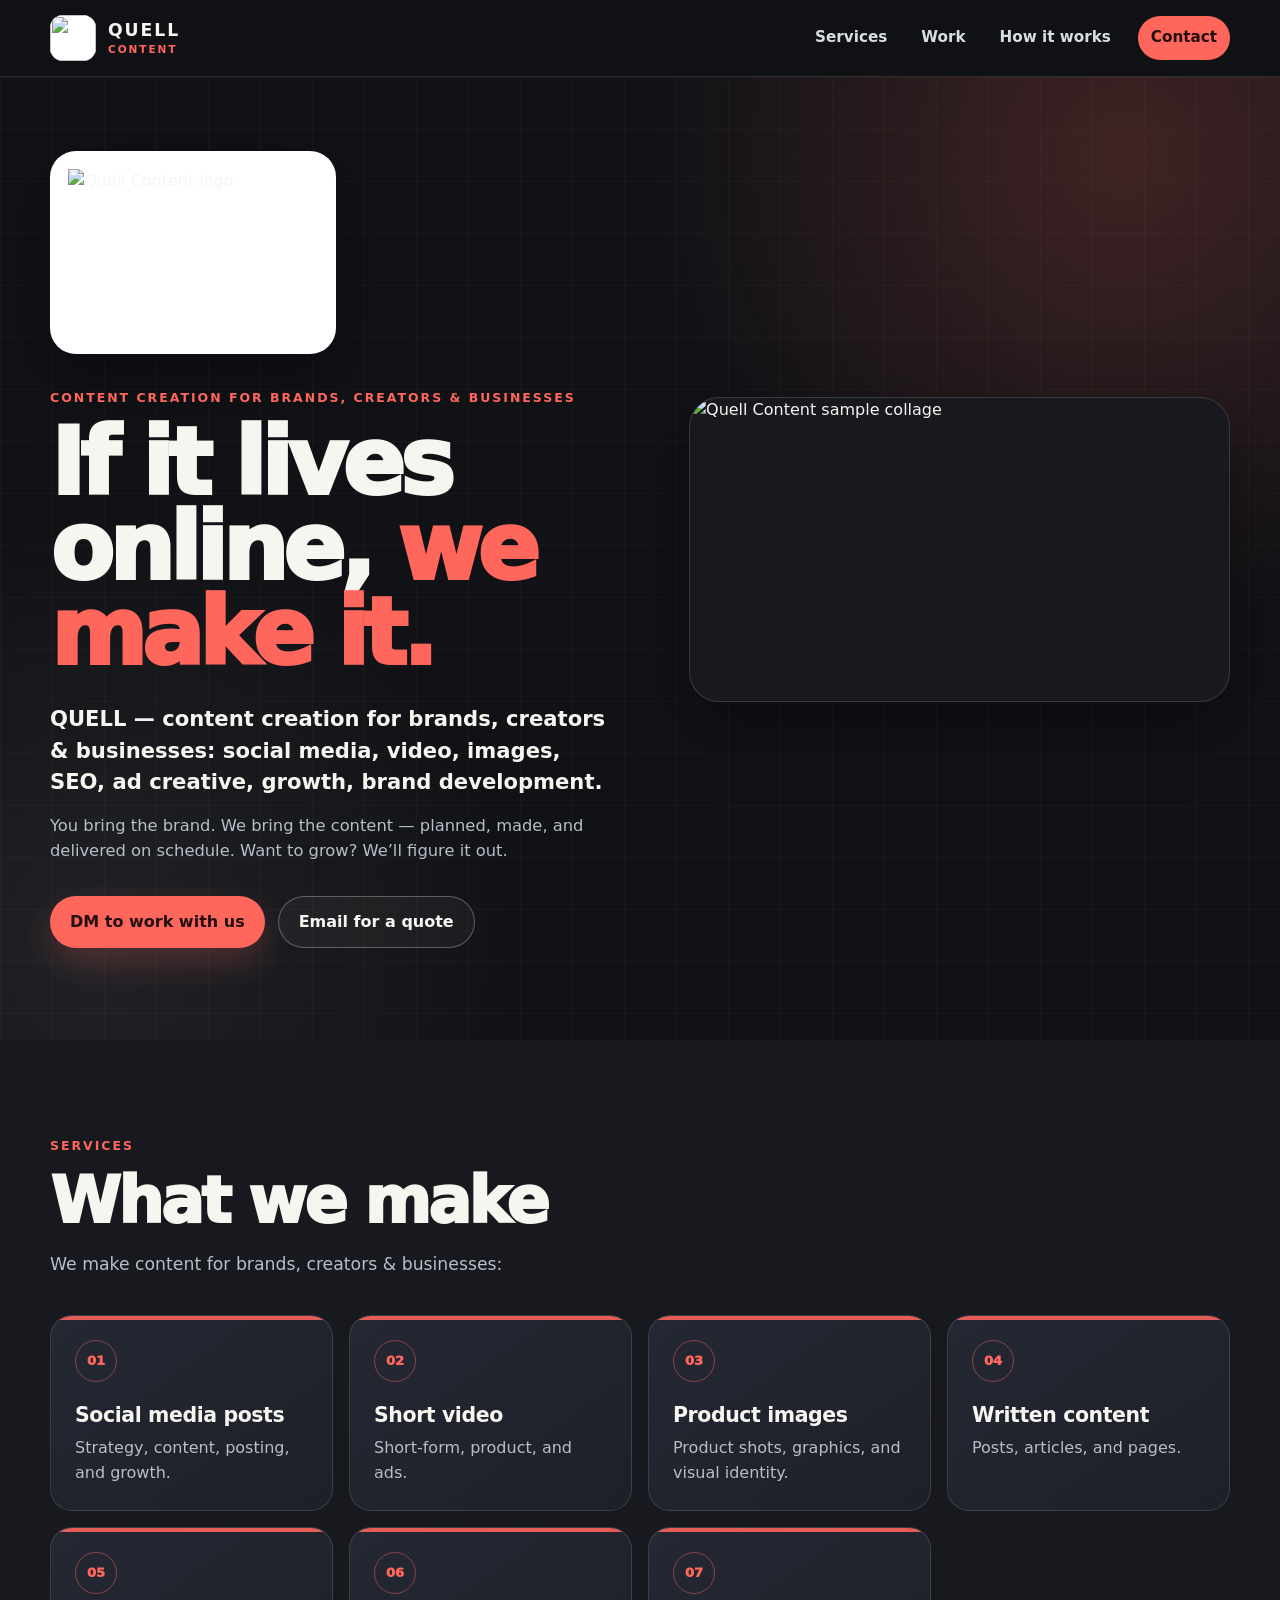
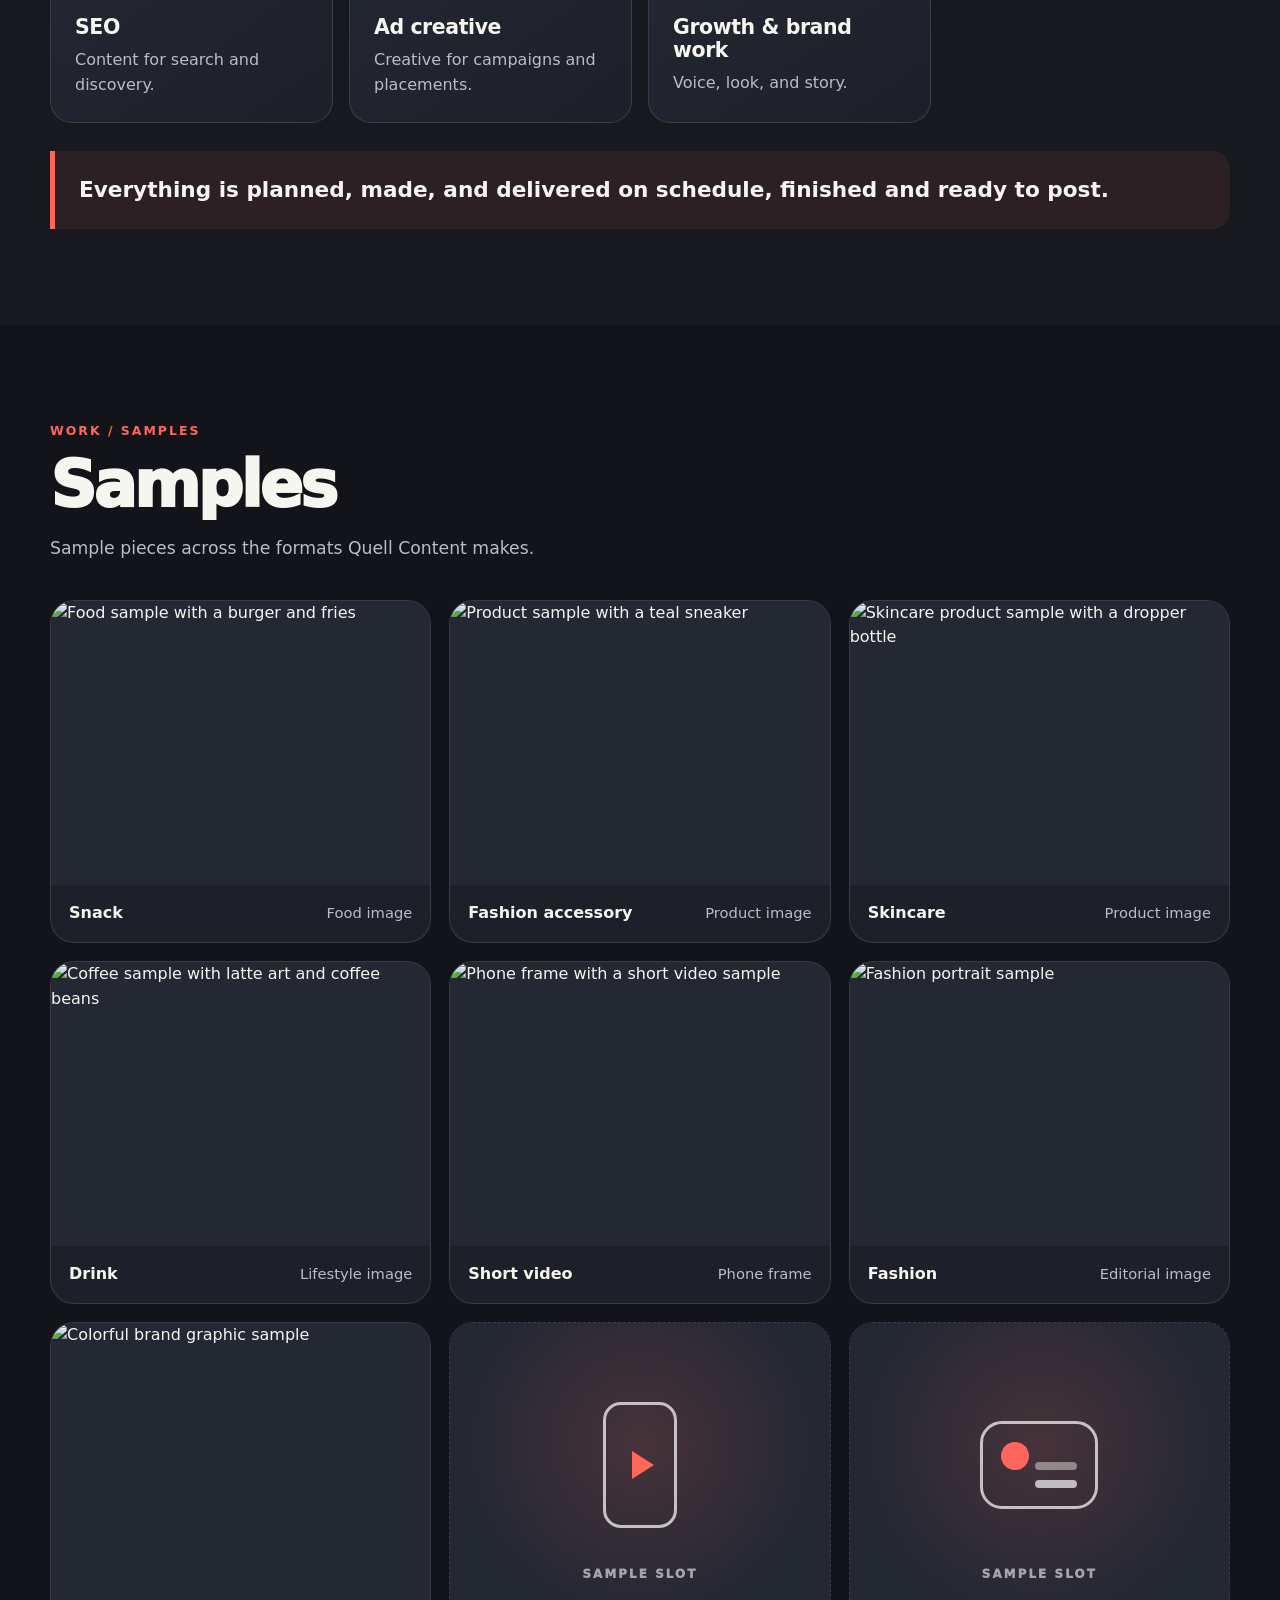
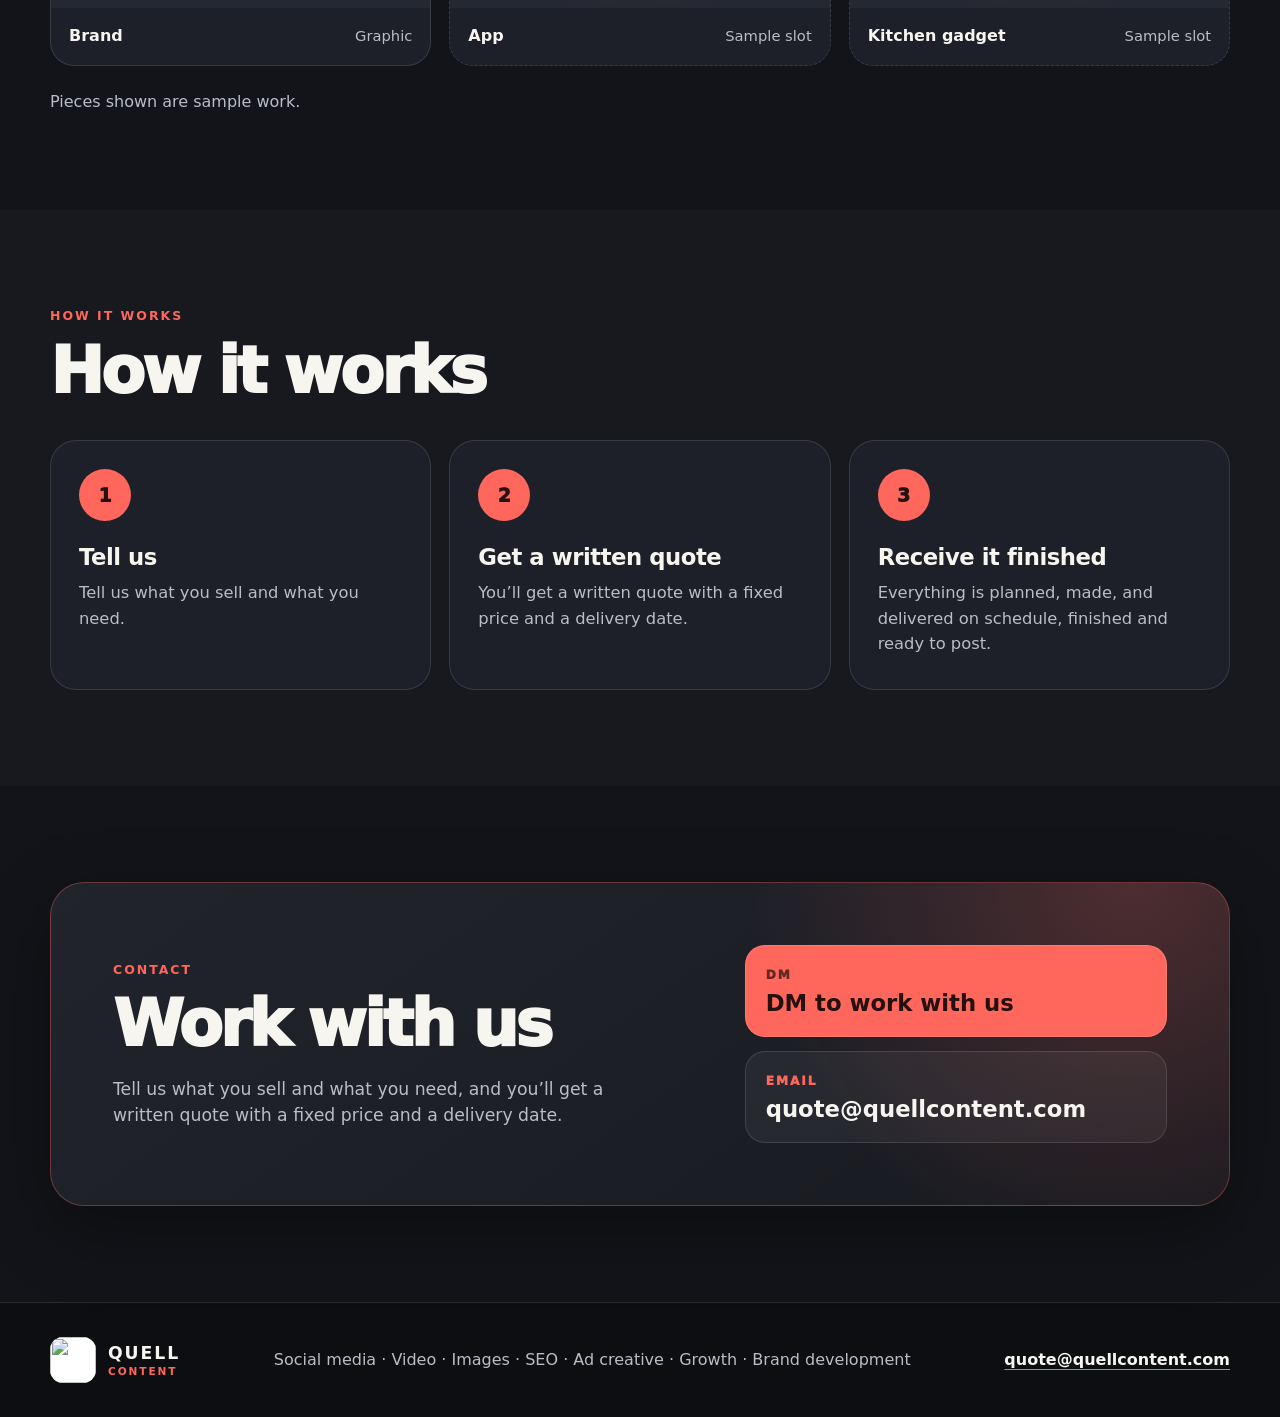
==== index.html @ 03585966 "Quell Content site — initial publish (text files + CNAME)" ====
<!doctype html>
<html lang="en">
<head>
  <meta charset="utf-8">
  <meta name="viewport" content="width=device-width, initial-scale=1">
  <title>Quell Content — Content for Brands, Creators &amp; Businesses</title>
  <meta name="description" content="Quell Content makes content for brands, creators &amp; businesses: social media posts, short video, product images, written content, SEO, ad creative, and growth &amp; brand work.">
  <link rel="icon" type="image/png" href="assets/favicon.png">
  <link rel="stylesheet" href="styles.css">
  <script src="script.js" defer></script>
</head>
<body>
  <a class="skip-link" href="#main">Skip to content</a>

  <header class="site-header">
    <div class="container nav-wrap">
      <a class="brand" href="#top" aria-label="Quell Content home">
        <img src="assets/logo-a-icon.png" alt="" width="680" height="680">
        <span class="brand-text"><strong>QUELL</strong><small>CONTENT</small></span>
      </a>
      <button class="nav-toggle" type="button" aria-expanded="false" aria-controls="primary-nav">
        <span>Menu</span>
        <span class="nav-toggle-lines" aria-hidden="true"></span>
      </button>
      <nav class="primary-nav" id="primary-nav" aria-label="Primary">
        <a href="#services">Services</a>
        <a href="#work">Work</a>
        <a href="#how-it-works">How it works</a>
        <a class="nav-cta" href="#contact">Contact</a>
      </nav>
    </div>
  </header>

  <main id="main">
    <section class="hero" id="top">
      <div class="container hero-grid">
        <div class="hero-copy reveal">
          <div class="hero-logo-card">
            <img src="assets/logo-a-lockup.png" alt="Quell Content logo" width="1920" height="1280">
          </div>
          <p class="eyebrow">Content creation for brands, creators &amp; businesses</p>
          <h1>If it lives online, <span>we make it.</span></h1>
          <p class="hero-sub">QUELL — content creation for brands, creators &amp; businesses: social media, video, images, SEO, ad creative, growth, brand development.</p>
          <p class="hero-support">You bring the brand. We bring the content — planned, made, and delivered on schedule. Want to grow? We’ll figure it out.</p>
          <div class="hero-actions">
            <a class="button button-coral" href="https://x.com/QuellMusik" target="_blank" rel="noopener">DM to work with us</a>
            <a class="button button-outline" href="mailto:quote@quellcontent.com?subject=Quote%20request">Email for a quote</a>
          </div>
        </div>

        <figure class="hero-media reveal">
          <img src="assets/quell-collage-v5.jpg" alt="Quell Content sample collage" width="2048" height="1152">
        </figure>
      </div>
    </section>

    <section class="section services-section" id="services" aria-labelledby="services-title">
      <div class="container">
        <div class="section-heading reveal">
          <p class="eyebrow">Services</p>
          <h2 id="services-title">What we make</h2>
          <p>We make content for brands, creators &amp; businesses:</p>
        </div>

        <div class="services-grid">
          <article class="service-card reveal">
            <span class="service-number">01</span>
            <h3>Social media posts</h3>
            <p>Strategy, content, posting, and growth.</p>
          </article>
          <article class="service-card reveal">
            <span class="service-number">02</span>
            <h3>Short video</h3>
            <p>Short-form, product, and ads.</p>
          </article>
          <article class="service-card reveal">
            <span class="service-number">03</span>
            <h3>Product images</h3>
            <p>Product shots, graphics, and visual identity.</p>
          </article>
          <article class="service-card reveal">
            <span class="service-number">04</span>
            <h3>Written content</h3>
            <p>Posts, articles, and pages.</p>
          </article>
          <article class="service-card reveal">
            <span class="service-number">05</span>
            <h3>SEO</h3>
            <p>Content for search and discovery.</p>
          </article>
          <article class="service-card reveal">
            <span class="service-number">06</span>
            <h3>Ad creative</h3>
            <p>Creative for campaigns and placements.</p>
          </article>
          <article class="service-card reveal">
            <span class="service-number">07</span>
            <h3>Growth &amp; brand work</h3>
            <p>Voice, look, and story.</p>
          </article>
        </div>

        <p class="statement reveal">Everything is planned, made, and delivered on schedule, finished and ready to post.</p>
      </div>
    </section>

    <section class="section work-section" id="work" aria-labelledby="work-title">
      <div class="container">
        <div class="section-heading reveal">
          <p class="eyebrow">Work / Samples</p>
          <h2 id="work-title">Samples</h2>
          <p>Sample pieces across the formats Quell Content makes.</p>
        </div>

        <div class="work-grid">
          <article class="work-card reveal">
            <div class="work-media">
              <img src="assets/sample-snack-food.jpg" alt="Food sample with a burger and fries" loading="lazy" width="455" height="320">
            </div>
            <div class="work-label"><span>Snack</span><span>Food image</span></div>
          </article>

          <article class="work-card reveal">
            <div class="work-media">
              <img src="assets/sample-fashion-accessory.jpg" alt="Product sample with a teal sneaker" loading="lazy" width="475" height="350">
            </div>
            <div class="work-label"><span>Fashion accessory</span><span>Product image</span></div>
          </article>

          <article class="work-card reveal">
            <div class="work-media">
              <img class="focus-top" src="assets/sample-skincare.jpg" alt="Skincare product sample with a dropper bottle" loading="lazy" width="260" height="370">
            </div>
            <div class="work-label"><span>Skincare</span><span>Product image</span></div>
          </article>

          <article class="work-card reveal">
            <div class="work-media">
              <img src="assets/sample-drink-coffee.jpg" alt="Coffee sample with latte art and coffee beans" loading="lazy" width="395" height="272">
            </div>
            <div class="work-label"><span>Drink</span><span>Lifestyle image</span></div>
          </article>

          <article class="work-card reveal">
            <div class="work-media">
              <img class="focus-video" src="assets/sample-short-video.jpg" alt="Phone frame with a short video sample" loading="lazy" width="245" height="495">
            </div>
            <div class="work-label"><span>Short video</span><span>Phone frame</span></div>
          </article>

          <article class="work-card reveal">
            <div class="work-media">
              <img src="assets/sample-fashion-portrait.jpg" alt="Fashion portrait sample" loading="lazy" width="395" height="485">
            </div>
            <div class="work-label"><span>Fashion</span><span>Editorial image</span></div>
          </article>

          <article class="work-card reveal">
            <div class="work-media">
              <img src="assets/sample-brand-graphic.jpg" alt="Colorful brand graphic sample" loading="lazy" width="275" height="375">
            </div>
            <div class="work-label"><span>Brand</span><span>Graphic</span></div>
          </article>

          <article class="work-card sample-slot reveal" aria-label="App sample slot">
            <div class="slot-visual" aria-hidden="true">
              <span class="slot-phone"></span>
            </div>
            <div class="work-label"><span>App</span><span>Sample slot</span></div>
          </article>

          <article class="work-card sample-slot reveal" aria-label="Kitchen gadget sample slot">
            <div class="slot-visual" aria-hidden="true">
              <span class="slot-gadget"></span>
            </div>
            <div class="work-label"><span>Kitchen gadget</span><span>Sample slot</span></div>
          </article>
        </div>

        <p class="work-note reveal">Pieces shown are sample work.</p>
      </div>
    </section>

    <section class="section how-section" id="how-it-works" aria-labelledby="how-title">
      <div class="container">
        <div class="section-heading reveal">
          <p class="eyebrow">How it works</p>
          <h2 id="how-title">How it works</h2>
        </div>

        <div class="steps-grid">
          <article class="step-card reveal">
            <span class="step-number">1</span>
            <h3>Tell us</h3>
            <p>Tell us what you sell and what you need.</p>
          </article>
          <article class="step-card reveal">
            <span class="step-number">2</span>
            <h3>Get a written quote</h3>
            <p>You’ll get a written quote with a fixed price and a delivery date.</p>
          </article>
          <article class="step-card reveal">
            <span class="step-number">3</span>
            <h3>Receive it finished</h3>
            <p>Everything is planned, made, and delivered on schedule, finished and ready to post.</p>
          </article>
        </div>
      </div>
    </section>

    <section class="section contact-section" id="contact" aria-labelledby="contact-title">
      <div class="container">
        <div class="contact-panel reveal">
          <div class="contact-copy">
            <p class="eyebrow">Contact</p>
            <h2 id="contact-title">Work with us</h2>
            <p>Tell us what you sell and what you need, and you’ll get a written quote with a fixed price and a delivery date.</p>
          </div>

          <div class="contact-actions" aria-label="Contact options">
            <a class="contact-option contact-option-primary" href="https://x.com/QuellMusik" target="_blank" rel="noopener">
              <span>DM</span>
              <strong>DM to work with us</strong>
            </a>
            <a class="contact-option" href="mailto:quote@quellcontent.com?subject=Quote%20request">
              <span>Email</span>
              <strong>quote@quellcontent.com</strong>
            </a>
          </div>
        </div>
      </div>
    </section>
  </main>

  <footer class="site-footer">
    <div class="container footer-wrap">
      <a class="brand brand-footer" href="#top" aria-label="Back to Quell Content home">
        <img src="assets/logo-a-icon.png" alt="" width="680" height="680">
        <span class="brand-text"><strong>QUELL</strong><small>CONTENT</small></span>
      </a>
      <p>Social media · Video · Images · SEO · Ad creative · Growth · Brand development</p>
      <a href="mailto:quote@quellcontent.com?subject=Quote%20request">quote@quellcontent.com</a>
    </div>
  </footer>
</body>
</html>
---- styles.css ----
:root {
  --ink: #101216;
  --charcoal: #17191f;
  --panel: #1d2028;
  --panel-2: #242833;
  --line: rgba(255, 255, 255, 0.12);
  --text: #f7f5f0;
  --muted: #b9bdc8;
  --soft: #d9dce3;
  --coral: #ff665c;
  --coral-deep: #e84e47;
  --coral-ink: #24100f;
  --radius-lg: 30px;
  --radius-md: 22px;
  --shadow: 0 24px 70px rgba(0, 0, 0, 0.34);
  --header-height: 76px;
}

* {
  box-sizing: border-box;
}

html {
  scroll-behavior: smooth;
  scroll-padding-top: calc(var(--header-height) + 18px);
}

body {
  margin: 0;
  background: var(--ink);
  color: var(--text);
  font-family: Inter, ui-sans-serif, system-ui, -apple-system, BlinkMacSystemFont, "Segoe UI", sans-serif;
  line-height: 1.55;
  overflow-x: hidden;
}

img {
  display: block;
  max-width: 100%;
}

a {
  color: inherit;
}

.container {
  width: min(1180px, calc(100% - 40px));
  margin-inline: auto;
}

.skip-link {
  position: fixed;
  top: 12px;
  left: 12px;
  z-index: 100;
  padding: 10px 14px;
  border-radius: 999px;
  background: var(--text);
  color: var(--ink);
  font-weight: 800;
  transform: translateY(-180%);
}

.skip-link:focus {
  transform: translateY(0);
}

.site-header {
  position: sticky;
  top: 0;
  z-index: 50;
  min-height: var(--header-height);
  border-bottom: 1px solid var(--line);
  background: rgba(16, 18, 22, 0.92);
  backdrop-filter: blur(16px);
}

.nav-wrap {
  min-height: var(--header-height);
  display: flex;
  align-items: center;
  justify-content: space-between;
  gap: 24px;
}

.brand {
  display: inline-flex;
  align-items: center;
  gap: 12px;
  text-decoration: none;
  flex: 0 0 auto;
}

.brand img {
  width: 46px;
  height: 46px;
  border-radius: 13px;
  background: #fff;
}

.brand-text {
  display: grid;
  line-height: 0.95;
  letter-spacing: 0.12em;
}

.brand-text strong {
  font-size: 1.08rem;
  font-weight: 900;
}

.brand-text small {
  margin-top: 5px;
  color: var(--coral);
  font-size: 0.66rem;
  font-weight: 900;
}

.primary-nav {
  display: flex;
  align-items: center;
  gap: 8px;
}

.primary-nav a {
  padding: 10px 13px;
  border-radius: 999px;
  color: var(--soft);
  font-size: 0.95rem;
  font-weight: 750;
  text-decoration: none;
}

.primary-nav a:hover,
.primary-nav a:focus-visible {
  background: rgba(255, 255, 255, 0.08);
  color: var(--text);
}

.primary-nav .nav-cta {
  margin-left: 6px;
  background: var(--coral);
  color: var(--coral-ink);
}

.primary-nav .nav-cta:hover,
.primary-nav .nav-cta:focus-visible {
  background: #ff7a72;
  color: var(--coral-ink);
}

.nav-toggle {
  display: none;
  align-items: center;
  gap: 10px;
  border: 1px solid var(--line);
  border-radius: 999px;
  background: var(--panel);
  color: var(--text);
  padding: 10px 14px;
  font: inherit;
  font-weight: 800;
  cursor: pointer;
}

.nav-toggle-lines,
.nav-toggle-lines::before,
.nav-toggle-lines::after {
  display: block;
  width: 18px;
  height: 2px;
  border-radius: 999px;
  background: currentColor;
  content: "";
}

.nav-toggle-lines {
  position: relative;
}

.nav-toggle-lines::before {
  position: absolute;
  top: -6px;
}

.nav-toggle-lines::after {
  position: absolute;
  top: 6px;
}

.hero {
  position: relative;
  overflow: hidden;
  padding: 74px 0 92px;
  background:
    radial-gradient(circle at 88% 8%, rgba(255, 102, 92, 0.2), transparent 30rem),
    radial-gradient(circle at 8% 90%, rgba(255, 255, 255, 0.07), transparent 26rem),
    linear-gradient(rgba(255, 255, 255, 0.025) 1px, transparent 1px),
    linear-gradient(90deg, rgba(255, 255, 255, 0.025) 1px, transparent 1px),
    var(--ink);
  background-size: auto, auto, 52px 52px, 52px 52px, auto;
}

.hero-grid {
  display: grid;
  grid-template-columns: minmax(0, 1.02fr) minmax(0, 0.98fr);
  align-items: center;
  gap: clamp(38px, 6vw, 76px);
}

.hero-logo-card {
  width: min(286px, 76vw);
  margin-bottom: 34px;
  padding: 18px;
  border-radius: 26px;
  background: #fff;
  box-shadow: var(--shadow);
}

.hero-logo-card img {
  width: 100%;
  height: auto;
}

.eyebrow {
  margin: 0 0 14px;
  color: var(--coral);
  font-size: 0.78rem;
  font-weight: 900;
  letter-spacing: 0.16em;
  text-transform: uppercase;
}

.hero h1 {
  max-width: 760px;
  margin: 0;
  font-size: clamp(3.35rem, 7.2vw, 6.45rem);
  line-height: 0.92;
  letter-spacing: -0.055em;
  font-weight: 950;
}

.hero h1 span {
  color: var(--coral);
}

.hero-sub {
  max-width: 650px;
  margin: 28px 0 0;
  color: var(--text);
  font-size: clamp(1.08rem, 2vw, 1.32rem);
  font-weight: 720;
  line-height: 1.48;
}

.hero-support {
  max-width: 610px;
  margin: 16px 0 0;
  color: var(--muted);
  font-size: 1.02rem;
}

.hero-actions {
  display: flex;
  flex-wrap: wrap;
  gap: 13px;
  margin-top: 32px;
}

.button {
  display: inline-flex;
  align-items: center;
  justify-content: center;
  min-height: 52px;
  padding: 13px 20px;
  border-radius: 999px;
  font-weight: 900;
  text-decoration: none;
  transition: transform 160ms ease, background 160ms ease, border-color 160ms ease;
}

.button:hover,
.button:focus-visible,
.contact-option:hover,
.contact-option:focus-visible {
  transform: translateY(-2px);
}

.button-coral {
  background: var(--coral);
  color: var(--coral-ink);
  box-shadow: 0 14px 34px rgba(255, 102, 92, 0.22);
}

.button-coral:hover,
.button-coral:focus-visible {
  background: #ff7a72;
}

.button-outline {
  border: 1px solid rgba(255, 255, 255, 0.28);
  color: var(--text);
  background: rgba(255, 255, 255, 0.04);
}

.button-outline:hover,
.button-outline:focus-visible {
  border-color: rgba(255, 255, 255, 0.55);
  background: rgba(255, 255, 255, 0.09);
}

.hero-media {
  margin: 0;
  overflow: hidden;
  border: 1px solid rgba(255, 255, 255, 0.14);
  border-radius: var(--radius-lg);
  background: var(--charcoal);
  box-shadow: var(--shadow);
}

.hero-media img {
  width: 100%;
  height: 100%;
  aspect-ratio: 16 / 9;
  object-fit: cover;
}

.section {
  padding: 96px 0;
}

.services-section {
  background: var(--charcoal);
}

.section-heading {
  max-width: 760px;
  margin-bottom: 38px;
}

.section-heading h2,
.contact-copy h2 {
  margin: 0;
  font-size: clamp(2.25rem, 5vw, 4.35rem);
  line-height: 0.98;
  letter-spacing: -0.045em;
  font-weight: 950;
}

.section-heading > p:last-child {
  margin: 18px 0 0;
  color: var(--muted);
  font-size: 1.08rem;
}

.services-grid {
  display: grid;
  grid-template-columns: repeat(4, minmax(0, 1fr));
  gap: 16px;
}

.service-card {
  position: relative;
  min-height: 196px;
  padding: 24px;
  overflow: hidden;
  border: 1px solid var(--line);
  border-radius: var(--radius-md);
  background: linear-gradient(145deg, var(--panel-2), var(--panel));
}

.service-card::before {
  position: absolute;
  inset: 0 0 auto;
  height: 4px;
  background: var(--coral);
  content: "";
  opacity: 0.88;
}

.service-number {
  display: inline-grid;
  width: 42px;
  height: 42px;
  place-items: center;
  border: 1px solid rgba(255, 102, 92, 0.45);
  border-radius: 50%;
  color: var(--coral);
  font-size: 0.82rem;
  font-weight: 950;
}

.service-card h3 {
  margin: 22px 0 9px;
  font-size: 1.28rem;
  line-height: 1.12;
  letter-spacing: -0.02em;
}

.service-card p {
  margin: 0;
  color: var(--muted);
}

.statement {
  margin: 28px 0 0;
  padding: 22px 24px;
  border-left: 5px solid var(--coral);
  border-radius: 0 18px 18px 0;
  background: rgba(255, 102, 92, 0.09);
  color: var(--text);
  font-size: clamp(1.08rem, 2vw, 1.35rem);
  font-weight: 800;
}

.work-section {
  background: #121419;
}

.work-grid {
  display: grid;
  grid-template-columns: repeat(3, minmax(0, 1fr));
  gap: 18px;
}

.work-card {
  overflow: hidden;
  border: 1px solid var(--line);
  border-radius: 24px;
  background: var(--panel);
}

.work-media,
.slot-visual {
  aspect-ratio: 4 / 3;
  overflow: hidden;
  background: var(--panel-2);
}

.work-media img {
  width: 100%;
  height: 100%;
  object-fit: cover;
  transition: transform 240ms ease;
}

.work-card:hover .work-media img {
  transform: scale(1.025);
}

.work-media img.focus-top {
  object-position: center top;
}

.work-media img.focus-video {
  object-position: center 8%;
}

.work-label {
  display: flex;
  align-items: center;
  justify-content: space-between;
  gap: 16px;
  padding: 16px 18px;
}

.work-label span:first-child {
  font-weight: 900;
}

.work-label span:last-child {
  color: var(--muted);
  font-size: 0.92rem;
  text-align: right;
}

.sample-slot {
  border-style: dashed;
}

.slot-visual {
  position: relative;
  display: grid;
  place-items: center;
  background:
    radial-gradient(circle at 50% 42%, rgba(255, 102, 92, 0.16), transparent 11rem),
    var(--panel-2);
}

.slot-visual::after {
  color: rgba(255, 255, 255, 0.58);
  font-size: 0.74rem;
  font-weight: 950;
  letter-spacing: 0.18em;
  text-transform: uppercase;
  content: "Sample slot";
  position: absolute;
  bottom: 24px;
}

.slot-phone {
  width: 74px;
  height: 126px;
  border: 3px solid rgba(255, 255, 255, 0.7);
  border-radius: 18px;
  position: relative;
}

.slot-phone::after {
  position: absolute;
  top: 50%;
  left: 55%;
  transform: translate(-50%, -50%);
  border-left: 22px solid var(--coral);
  border-top: 14px solid transparent;
  border-bottom: 14px solid transparent;
  content: "";
}

.slot-gadget {
  width: 118px;
  height: 88px;
  border: 3px solid rgba(255, 255, 255, 0.7);
  border-radius: 22px;
  position: relative;
}

.slot-gadget::before {
  position: absolute;
  top: 18px;
  left: 18px;
  width: 28px;
  height: 28px;
  border-radius: 50%;
  background: var(--coral);
  content: "";
}

.slot-gadget::after {
  position: absolute;
  right: 18px;
  bottom: 18px;
  width: 42px;
  height: 8px;
  border-radius: 999px;
  background: rgba(255, 255, 255, 0.68);
  box-shadow: 0 -18px 0 rgba(255, 255, 255, 0.42);
  content: "";
}

.work-note {
  margin: 24px 0 0;
  color: var(--muted);
}

.how-section {
  background: var(--charcoal);
}

.steps-grid {
  display: grid;
  grid-template-columns: repeat(3, minmax(0, 1fr));
  gap: 18px;
}

.step-card {
  min-height: 250px;
  padding: 28px;
  border: 1px solid var(--line);
  border-radius: 26px;
  background: var(--panel);
}

.step-number {
  display: grid;
  width: 52px;
  height: 52px;
  place-items: center;
  border-radius: 50%;
  background: var(--coral);
  color: var(--coral-ink);
  font-size: 1.18rem;
  font-weight: 950;
}

.step-card h3 {
  margin: 24px 0 10px;
  font-size: 1.42rem;
  line-height: 1.1;
  letter-spacing: -0.02em;
}

.step-card p {
  margin: 0;
  color: var(--muted);
  font-size: 1.02rem;
}

.contact-section {
  background: #121419;
}

.contact-panel {
  display: grid;
  grid-template-columns: minmax(0, 1fr) minmax(320px, 0.76fr);
  gap: clamp(30px, 6vw, 76px);
  align-items: center;
  padding: clamp(30px, 6vw, 62px);
  border: 1px solid rgba(255, 102, 92, 0.34);
  border-radius: 34px;
  background:
    radial-gradient(circle at 92% 0%, rgba(255, 102, 92, 0.22), transparent 24rem),
    linear-gradient(145deg, #22242d, #181a20);
  box-shadow: var(--shadow);
}

.contact-copy p:last-child {
  max-width: 610px;
  margin: 20px 0 0;
  color: var(--muted);
  font-size: 1.08rem;
}

.contact-actions {
  display: grid;
  gap: 14px;
}

.contact-option {
  display: grid;
  gap: 5px;
  padding: 20px;
  border: 1px solid var(--line);
  border-radius: 20px;
  background: rgba(255, 255, 255, 0.05);
  text-decoration: none;
  transition: transform 160ms ease, background 160ms ease, border-color 160ms ease;
  overflow-wrap: anywhere;
}

.contact-option span {
  color: var(--coral);
  font-size: 0.76rem;
  font-weight: 950;
  letter-spacing: 0.16em;
  text-transform: uppercase;
}

.contact-option strong {
  font-size: clamp(1.08rem, 2.2vw, 1.42rem);
  line-height: 1.15;
}

.contact-option-primary {
  background: var(--coral);
  color: var(--coral-ink);
}

.contact-option-primary span {
  color: rgba(36, 16, 15, 0.72);
}

.site-footer {
  border-top: 1px solid var(--line);
  background: #0c0e11;
  padding: 34px 0;
}

.footer-wrap {
  display: flex;
  align-items: center;
  justify-content: space-between;
  gap: 26px;
}

.footer-wrap p {
  margin: 0;
  color: var(--muted);
  text-align: center;
}

.footer-wrap > a:last-child {
  color: var(--text);
  font-weight: 850;
  text-decoration-color: var(--coral);
  text-underline-offset: 4px;
  overflow-wrap: anywhere;
}

.js .reveal {
  opacity: 0;
  transform: translateY(18px);
  transition: opacity 520ms ease, transform 520ms ease;
}

.js .reveal.visible {
  opacity: 1;
  transform: translateY(0);
}

@media (prefers-reduced-motion: reduce) {
  html {
    scroll-behavior: auto;
  }

  *, *::before, *::after {
    transition-duration: 0.01ms !important;
  }

  .js .reveal {
    opacity: 1;
    transform: none;
  }
}

@media (max-width: 1020px) {
  .hero-grid {
    grid-template-columns: 1fr;
  }

  .hero-media {
    max-width: 820px;
  }

  .services-grid {
    grid-template-columns: repeat(2, minmax(0, 1fr));
  }

  .work-grid {
    grid-template-columns: repeat(2, minmax(0, 1fr));
  }
}

@media (max-width: 780px) {
  .section {
    padding: 72px 0;
  }

  .steps-grid,
  .contact-panel {
    grid-template-columns: 1fr;
  }

  .footer-wrap {
    align-items: flex-start;
    flex-direction: column;
  }

  .footer-wrap p {
    text-align: left;
  }
}

@media (max-width: 680px) {
  :root {
    --header-height: 68px;
  }

  .container {
    width: min(100% - 32px, 1180px);
  }

  .nav-wrap {
    position: relative;
  }

  .nav-toggle {
    display: inline-flex;
  }

  .primary-nav {
    position: absolute;
    top: calc(100% + 10px);
    right: 0;
    display: none;
    width: min(290px, calc(100vw - 32px));
    padding: 10px;
    border: 1px solid var(--line);
    border-radius: 20px;
    background: #191c23;
    box-shadow: var(--shadow);
  }

  .primary-nav.open {
    display: grid;
  }

  .primary-nav a {
    padding: 13px 14px;
  }

  .primary-nav .nav-cta {
    margin-left: 0;
    text-align: center;
  }

  .hero {
    padding: 48px 0 68px;
  }

  .hero-logo-card {
    width: min(238px, 72vw);
    margin-bottom: 28px;
    padding: 14px;
  }

  .hero h1 {
    font-size: clamp(3.05rem, 16.5vw, 4.5rem);
  }

  .hero-actions {
    display: grid;
  }

  .button {
    width: 100%;
  }

  .services-grid,
  .work-grid {
    grid-template-columns: 1fr;
  }

  .service-card {
    min-height: 0;
  }

  .step-card {
    min-height: 0;
  }

  .contact-panel {
    padding: 26px;
    border-radius: 26px;
  }
}
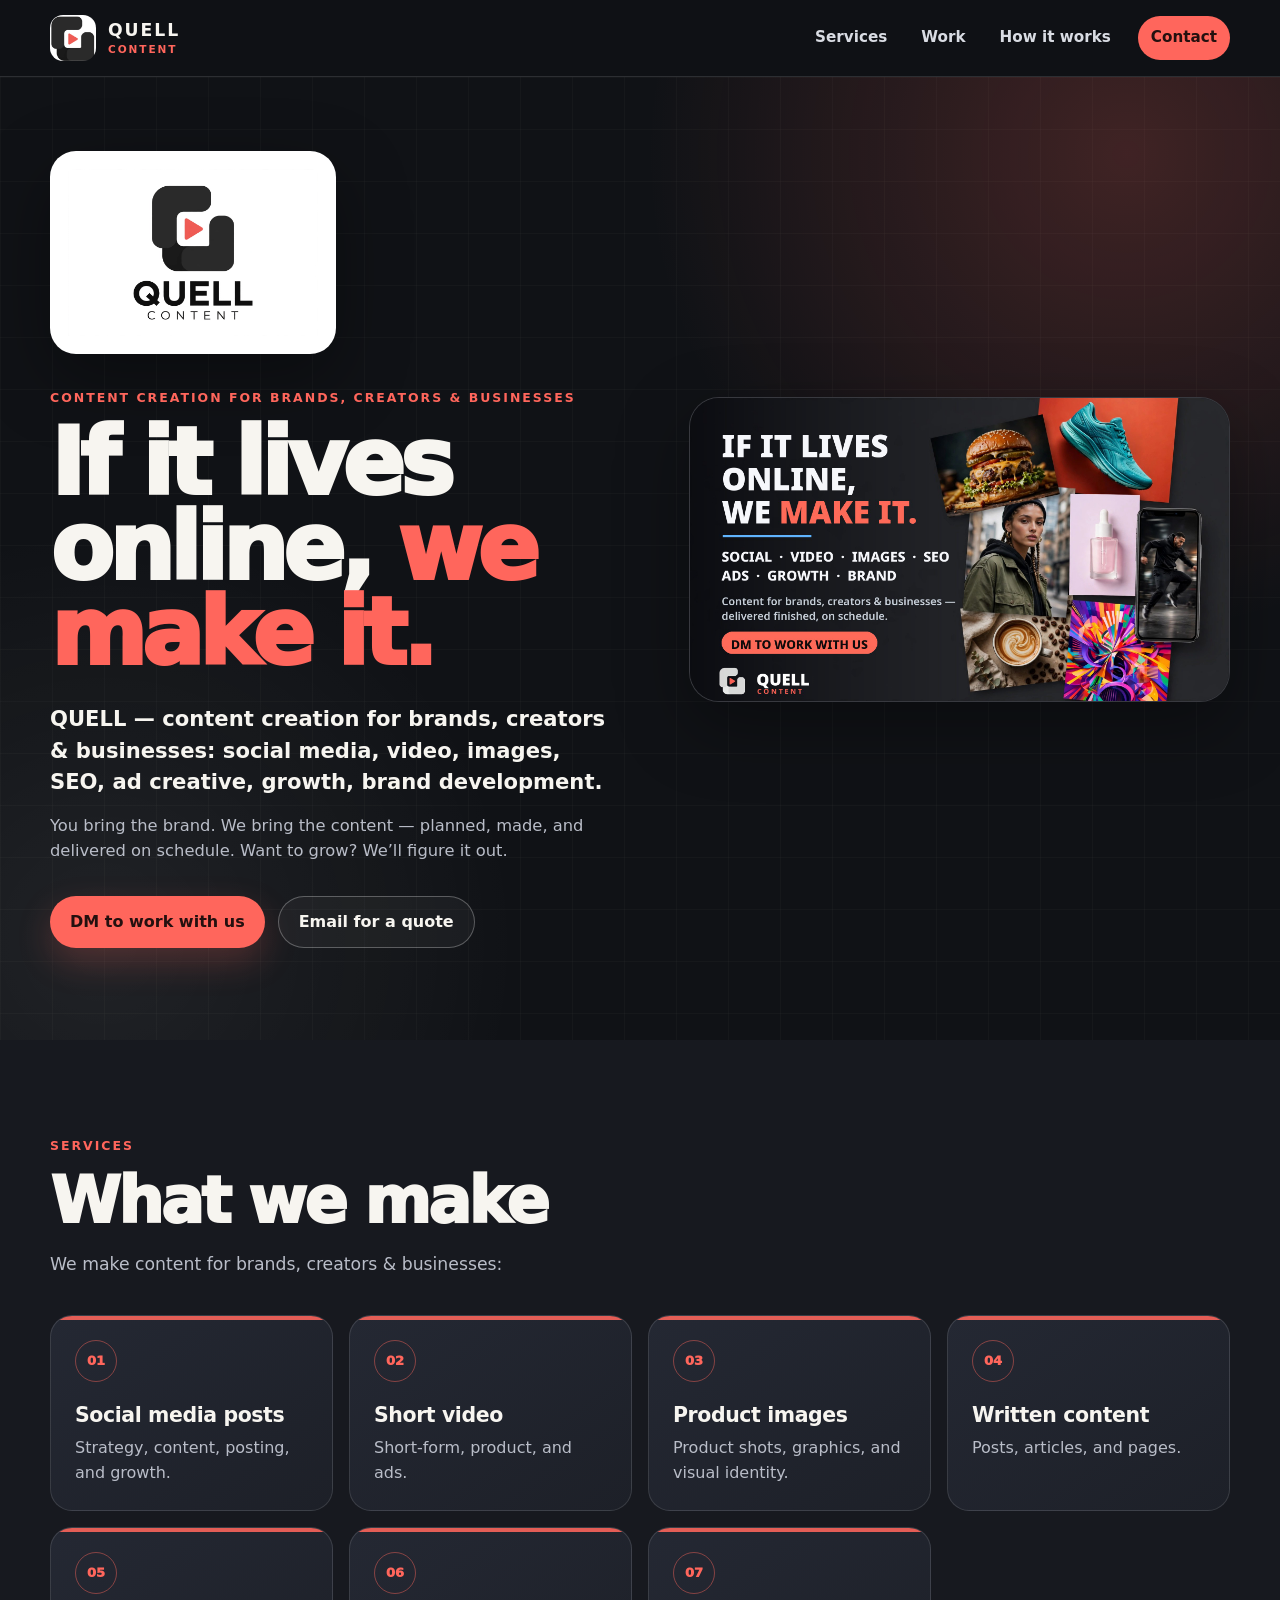
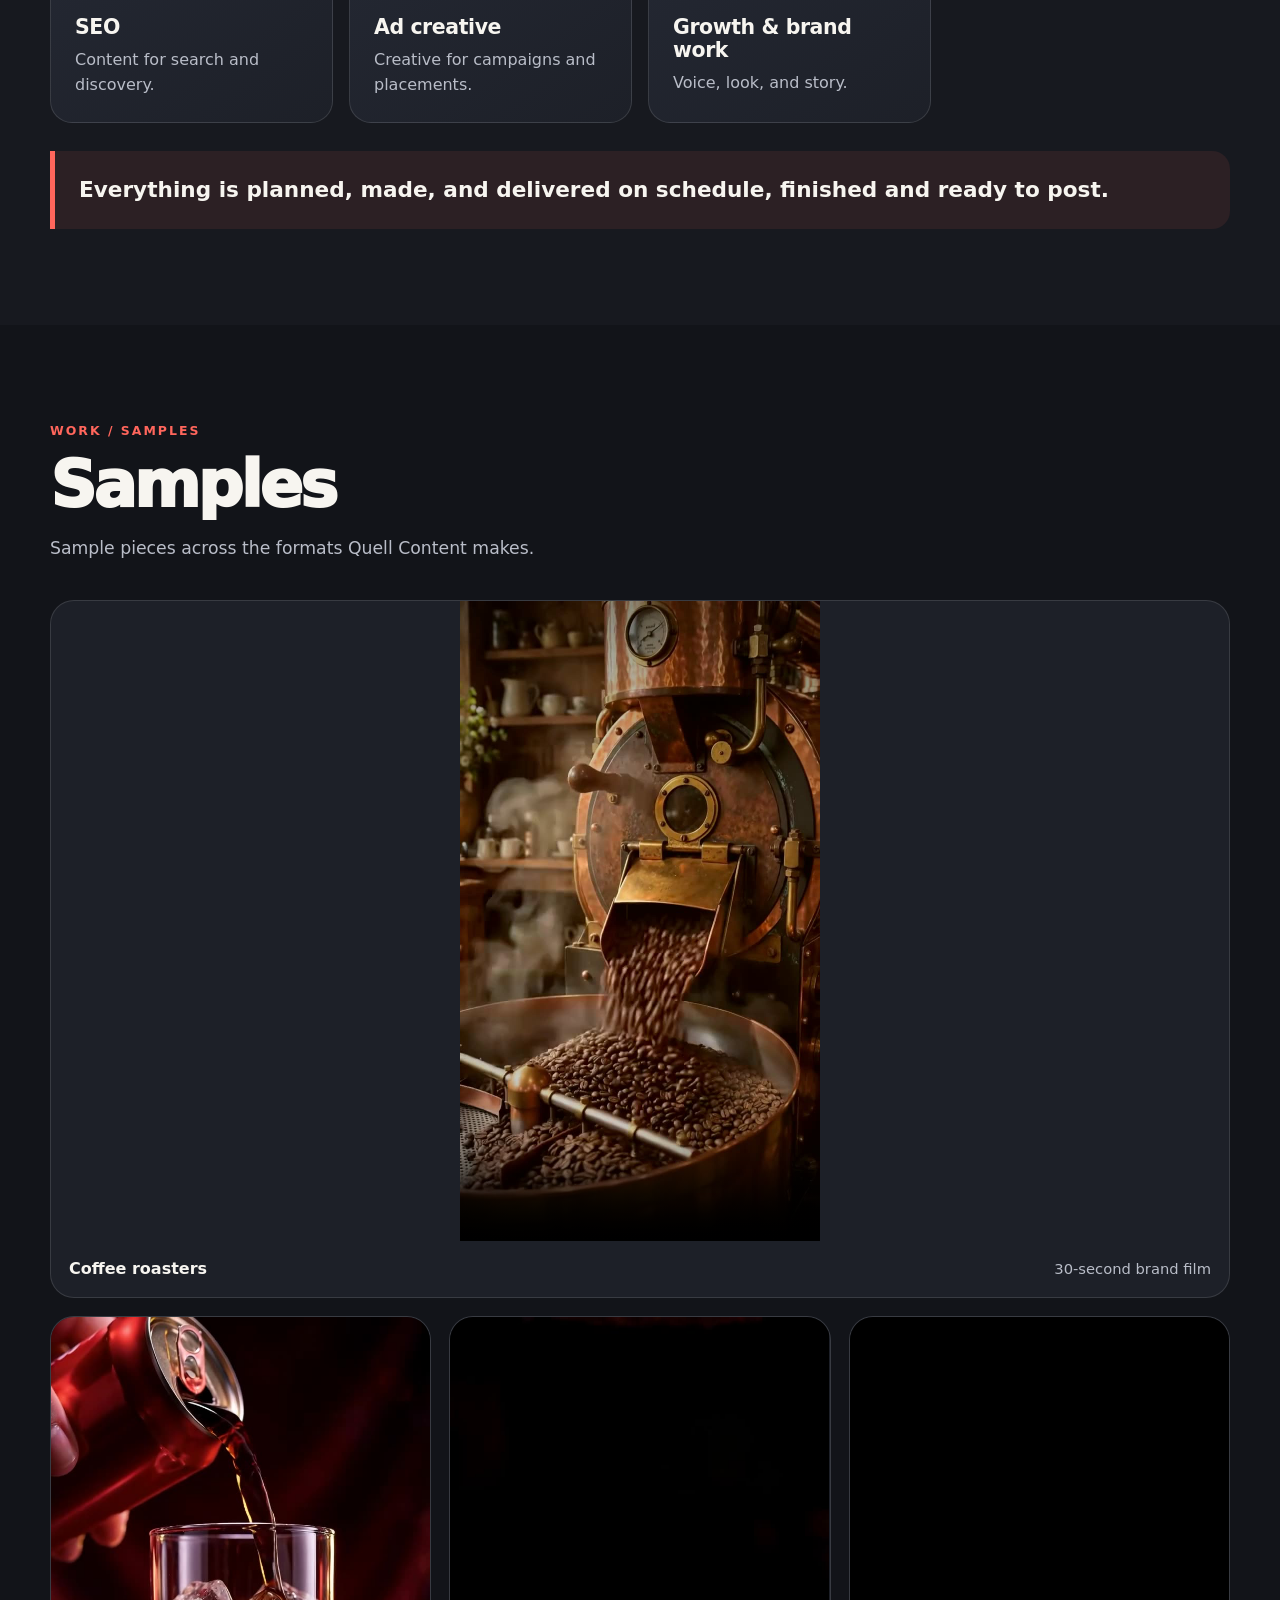
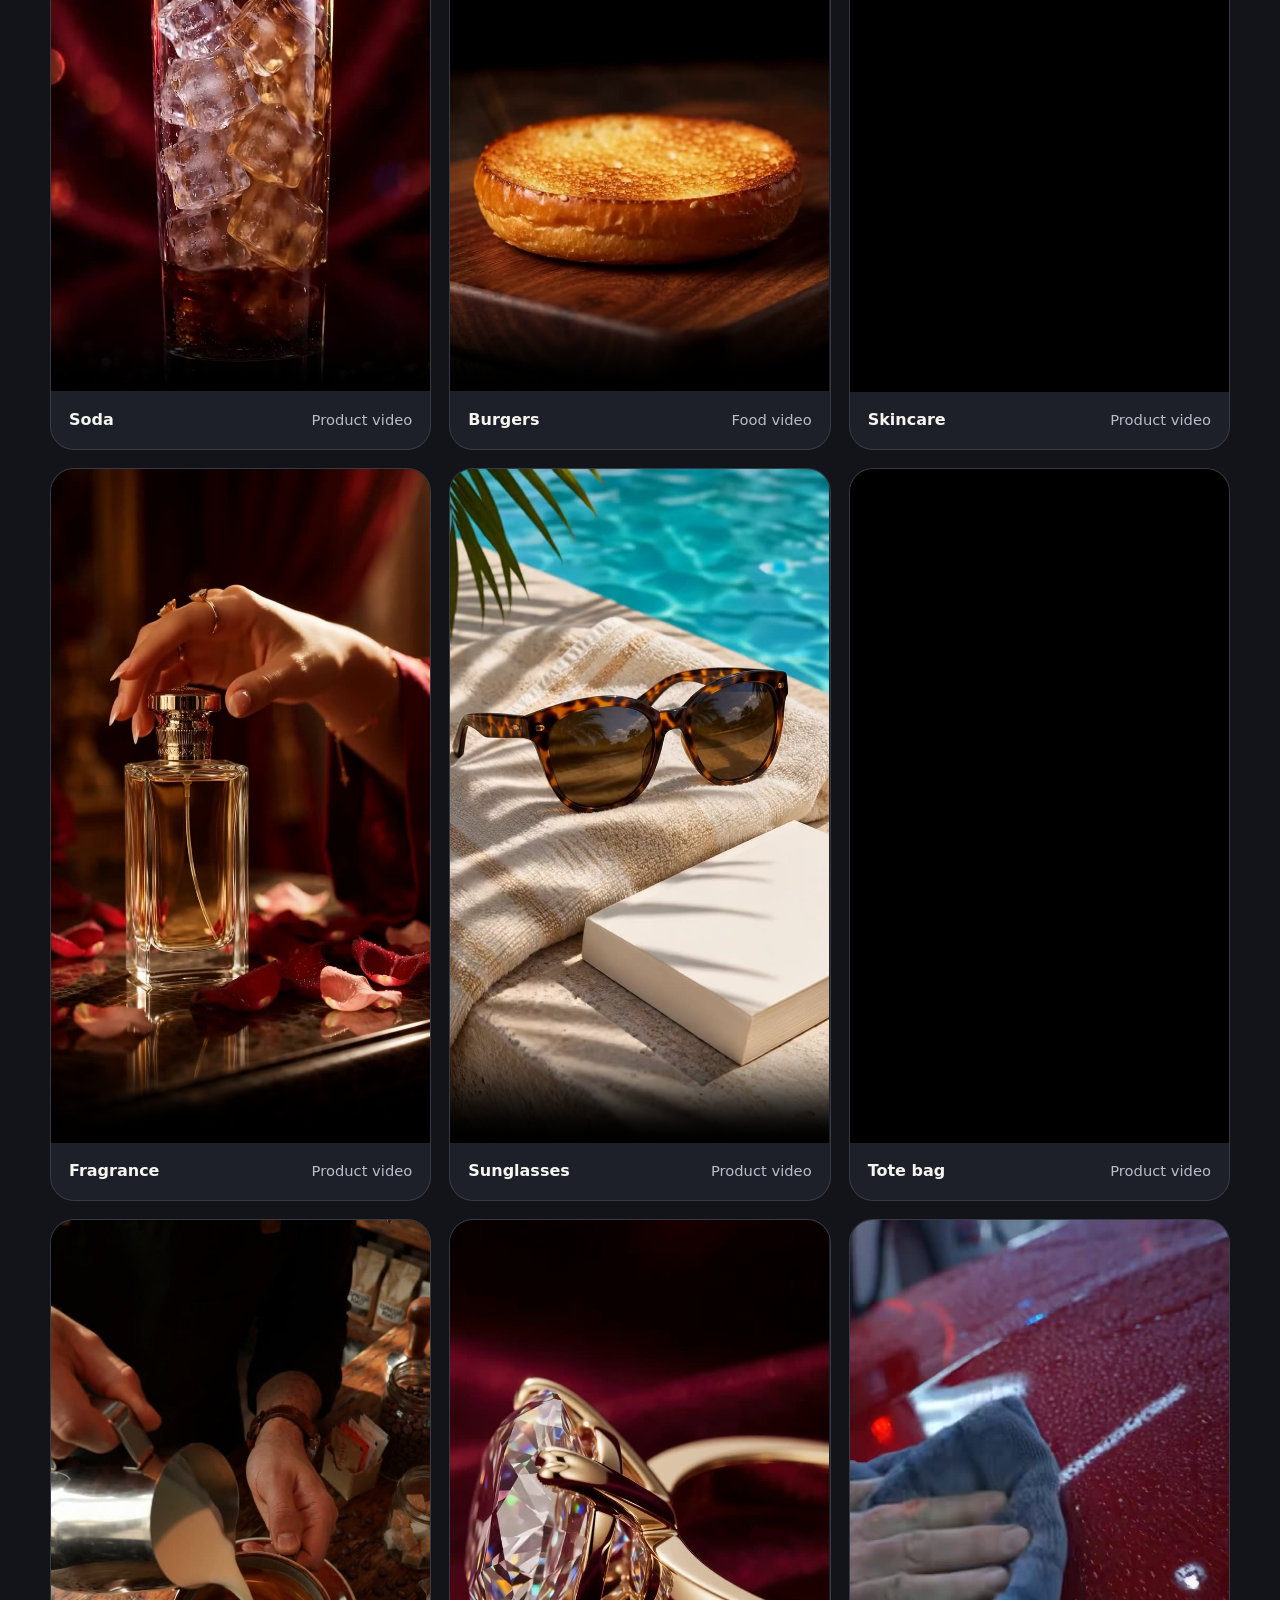
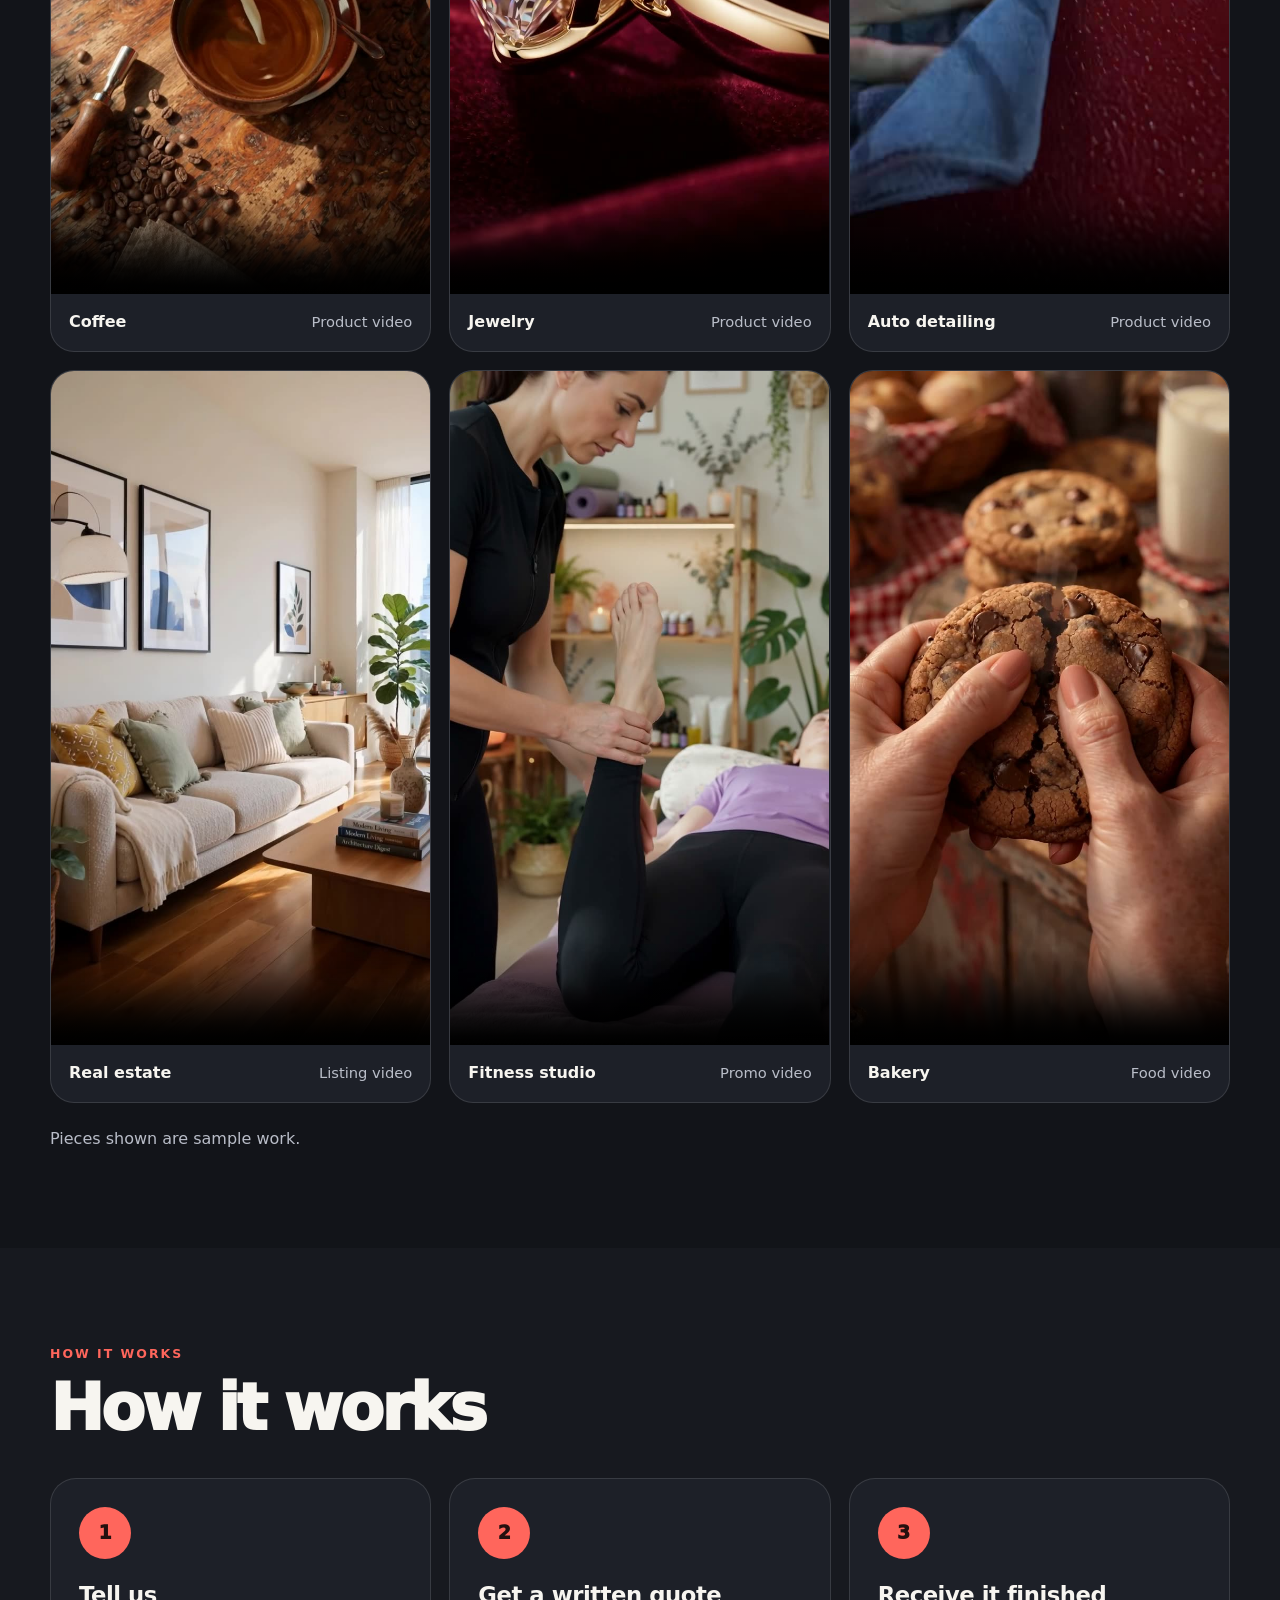
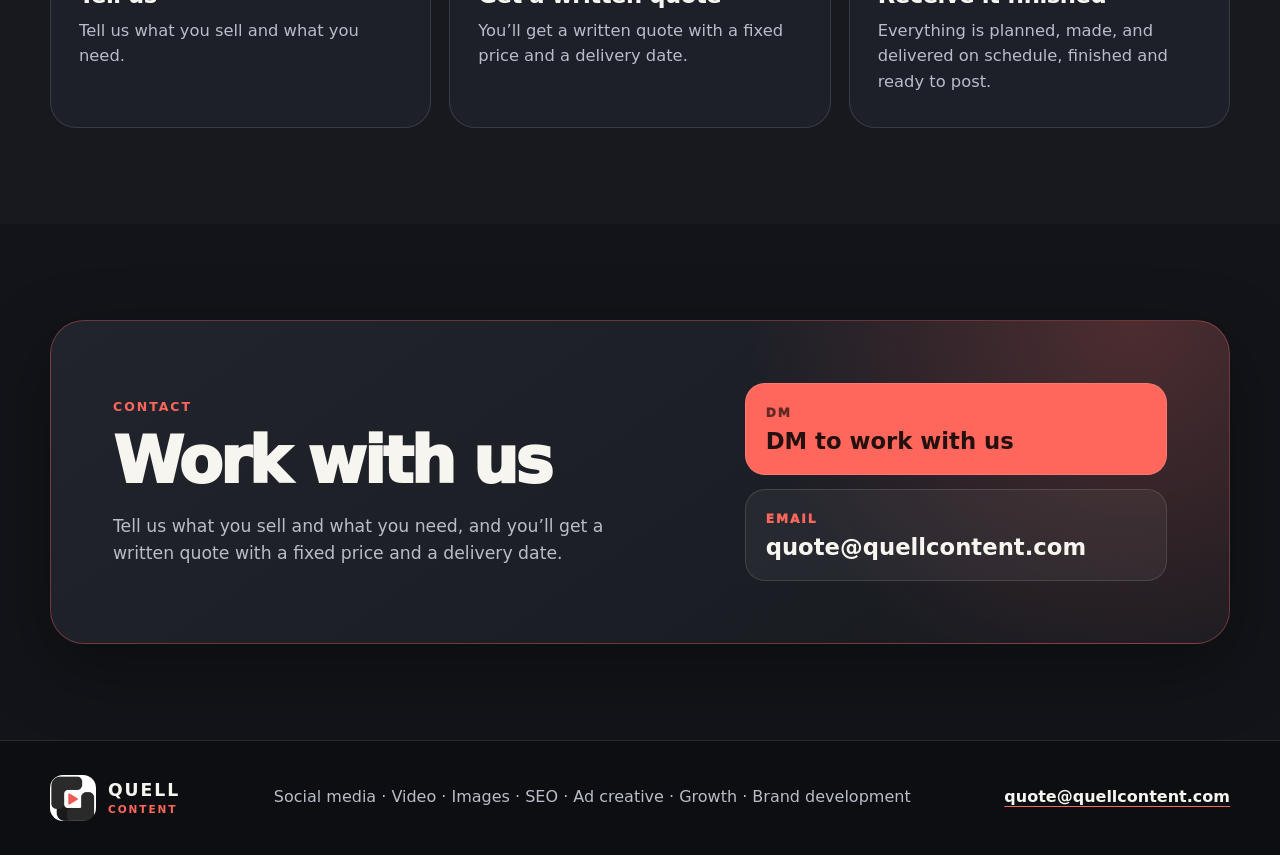
==== commit 5a241eed: "Samples: featured brand film + 12 product videos" ====
--- a/index.html
+++ b/index.html
@@ -113,67 +113,95 @@
         </div>
 
         <div class="work-grid">
-          <article class="work-card reveal">
-            <div class="work-media">
-              <img src="assets/sample-snack-food.jpg" alt="Food sample with a burger and fries" loading="lazy" width="455" height="320">
-            </div>
-            <div class="work-label"><span>Snack</span><span>Food image</span></div>
-          </article>
-
-          <article class="work-card reveal">
-            <div class="work-media">
-              <img src="assets/sample-fashion-accessory.jpg" alt="Product sample with a teal sneaker" loading="lazy" width="475" height="350">
-            </div>
-            <div class="work-label"><span>Fashion accessory</span><span>Product image</span></div>
-          </article>
-
-          <article class="work-card reveal">
-            <div class="work-media">
-              <img class="focus-top" src="assets/sample-skincare.jpg" alt="Skincare product sample with a dropper bottle" loading="lazy" width="260" height="370">
-            </div>
-            <div class="work-label"><span>Skincare</span><span>Product image</span></div>
-          </article>
-
-          <article class="work-card reveal">
-            <div class="work-media">
-              <img src="assets/sample-drink-coffee.jpg" alt="Coffee sample with latte art and coffee beans" loading="lazy" width="395" height="272">
-            </div>
-            <div class="work-label"><span>Drink</span><span>Lifestyle image</span></div>
-          </article>
-
-          <article class="work-card reveal">
-            <div class="work-media">
-              <img class="focus-video" src="assets/sample-short-video.jpg" alt="Phone frame with a short video sample" loading="lazy" width="245" height="495">
-            </div>
-            <div class="work-label"><span>Short video</span><span>Phone frame</span></div>
-          </article>
-
-          <article class="work-card reveal">
-            <div class="work-media">
-              <img src="assets/sample-fashion-portrait.jpg" alt="Fashion portrait sample" loading="lazy" width="395" height="485">
-            </div>
-            <div class="work-label"><span>Fashion</span><span>Editorial image</span></div>
-          </article>
-
-          <article class="work-card reveal">
-            <div class="work-media">
-              <img src="assets/sample-brand-graphic.jpg" alt="Colorful brand graphic sample" loading="lazy" width="275" height="375">
-            </div>
-            <div class="work-label"><span>Brand</span><span>Graphic</span></div>
-          </article>
-
-          <article class="work-card sample-slot reveal" aria-label="App sample slot">
-            <div class="slot-visual" aria-hidden="true">
-              <span class="slot-phone"></span>
-            </div>
-            <div class="work-label"><span>App</span><span>Sample slot</span></div>
-          </article>
-
-          <article class="work-card sample-slot reveal" aria-label="Kitchen gadget sample slot">
-            <div class="slot-visual" aria-hidden="true">
-              <span class="slot-gadget"></span>
-            </div>
-            <div class="work-label"><span>Kitchen gadget</span><span>Sample slot</span></div>
+          <article class="work-card work-featured reveal">
+            <div class="work-media tall">
+              <video src="assets/work/ember-oak-brand-film.mp4" poster="assets/work/ember-oak-brand-film.jpg" controls playsinline preload="none" aria-label="Coffee roasters 30-second brand film sample"></video>
+            </div>
+            <div class="work-label"><span>Coffee roasters</span><span>30-second brand film</span></div>
+          </article>
+
+          <article class="work-card reveal">
+            <div class="work-media tall">
+              <video src="assets/work/soda.mp4" poster="assets/work/soda.jpg" muted loop controls playsinline preload="none" aria-label="Soda product video sample"></video>
+            </div>
+            <div class="work-label"><span>Soda</span><span>Product video</span></div>
+          </article>
+
+          <article class="work-card reveal">
+            <div class="work-media tall">
+              <video src="assets/work/burger.mp4" poster="assets/work/burger.jpg" muted loop controls playsinline preload="none" aria-label="Burgers food video sample"></video>
+            </div>
+            <div class="work-label"><span>Burgers</span><span>Food video</span></div>
+          </article>
+
+          <article class="work-card reveal">
+            <div class="work-media tall">
+              <video src="assets/work/skincare.mp4" poster="assets/work/skincare.jpg" muted loop controls playsinline preload="none" aria-label="Skincare product video sample"></video>
+            </div>
+            <div class="work-label"><span>Skincare</span><span>Product video</span></div>
+          </article>
+
+          <article class="work-card reveal">
+            <div class="work-media tall">
+              <video src="assets/work/perfume.mp4" poster="assets/work/perfume.jpg" muted loop controls playsinline preload="none" aria-label="Fragrance product video sample"></video>
+            </div>
+            <div class="work-label"><span>Fragrance</span><span>Product video</span></div>
+          </article>
+
+          <article class="work-card reveal">
+            <div class="work-media tall">
+              <video src="assets/work/sunglasses.mp4" poster="assets/work/sunglasses.jpg" muted loop controls playsinline preload="none" aria-label="Sunglasses product video sample"></video>
+            </div>
+            <div class="work-label"><span>Sunglasses</span><span>Product video</span></div>
+          </article>
+
+          <article class="work-card reveal">
+            <div class="work-media tall">
+              <video src="assets/work/tote.mp4" poster="assets/work/tote.jpg" muted loop controls playsinline preload="none" aria-label="Tote bag product video sample"></video>
+            </div>
+            <div class="work-label"><span>Tote bag</span><span>Product video</span></div>
+          </article>
+
+          <article class="work-card reveal">
+            <div class="work-media tall">
+              <video src="assets/work/coffee.mp4" poster="assets/work/coffee.jpg" muted loop controls playsinline preload="none" aria-label="Coffee product video sample"></video>
+            </div>
+            <div class="work-label"><span>Coffee</span><span>Product video</span></div>
+          </article>
+
+          <article class="work-card reveal">
+            <div class="work-media tall">
+              <video src="assets/work/jewelry.mp4" poster="assets/work/jewelry.jpg" muted loop controls playsinline preload="none" aria-label="Jewelry product video sample"></video>
+            </div>
+            <div class="work-label"><span>Jewelry</span><span>Product video</span></div>
+          </article>
+
+          <article class="work-card reveal">
+            <div class="work-media tall">
+              <video src="assets/work/detailing.mp4" poster="assets/work/detailing.jpg" muted loop controls playsinline preload="none" aria-label="Auto detailing product video sample"></video>
+            </div>
+            <div class="work-label"><span>Auto detailing</span><span>Product video</span></div>
+          </article>
+
+          <article class="work-card reveal">
+            <div class="work-media tall">
+              <video src="assets/work/realestate.mp4" poster="assets/work/realestate.jpg" muted loop controls playsinline preload="none" aria-label="Real estate listing video sample"></video>
+            </div>
+            <div class="work-label"><span>Real estate</span><span>Listing video</span></div>
+          </article>
+
+          <article class="work-card reveal">
+            <div class="work-media tall">
+              <video src="assets/work/stretch.mp4" poster="assets/work/stretch.jpg" muted loop controls playsinline preload="none" aria-label="Fitness studio promo video sample"></video>
+            </div>
+            <div class="work-label"><span>Fitness studio</span><span>Promo video</span></div>
+          </article>
+
+          <article class="work-card reveal">
+            <div class="work-media tall">
+              <video src="assets/work/cookie.mp4" poster="assets/work/cookie.jpg" muted loop controls playsinline preload="none" aria-label="Bakery food video sample"></video>
+            </div>
+            <div class="work-label"><span>Bakery</span><span>Food video</span></div>
           </article>
         </div>
 
--- a/styles.css
+++ b/styles.css
@@ -834,3 +834,24 @@
     border-radius: 26px;
   }
 }
+
+.work-media video {
+  width: 100%;
+  height: 100%;
+  object-fit: cover;
+  display: block;
+  background: #000;
+}
+
+.work-media.tall {
+  aspect-ratio: 9 / 16;
+}
+
+.work-featured {
+  grid-column: 1 / -1;
+}
+
+.work-featured .work-media {
+  width: min(360px, 82%);
+  margin-inline: auto;
+}
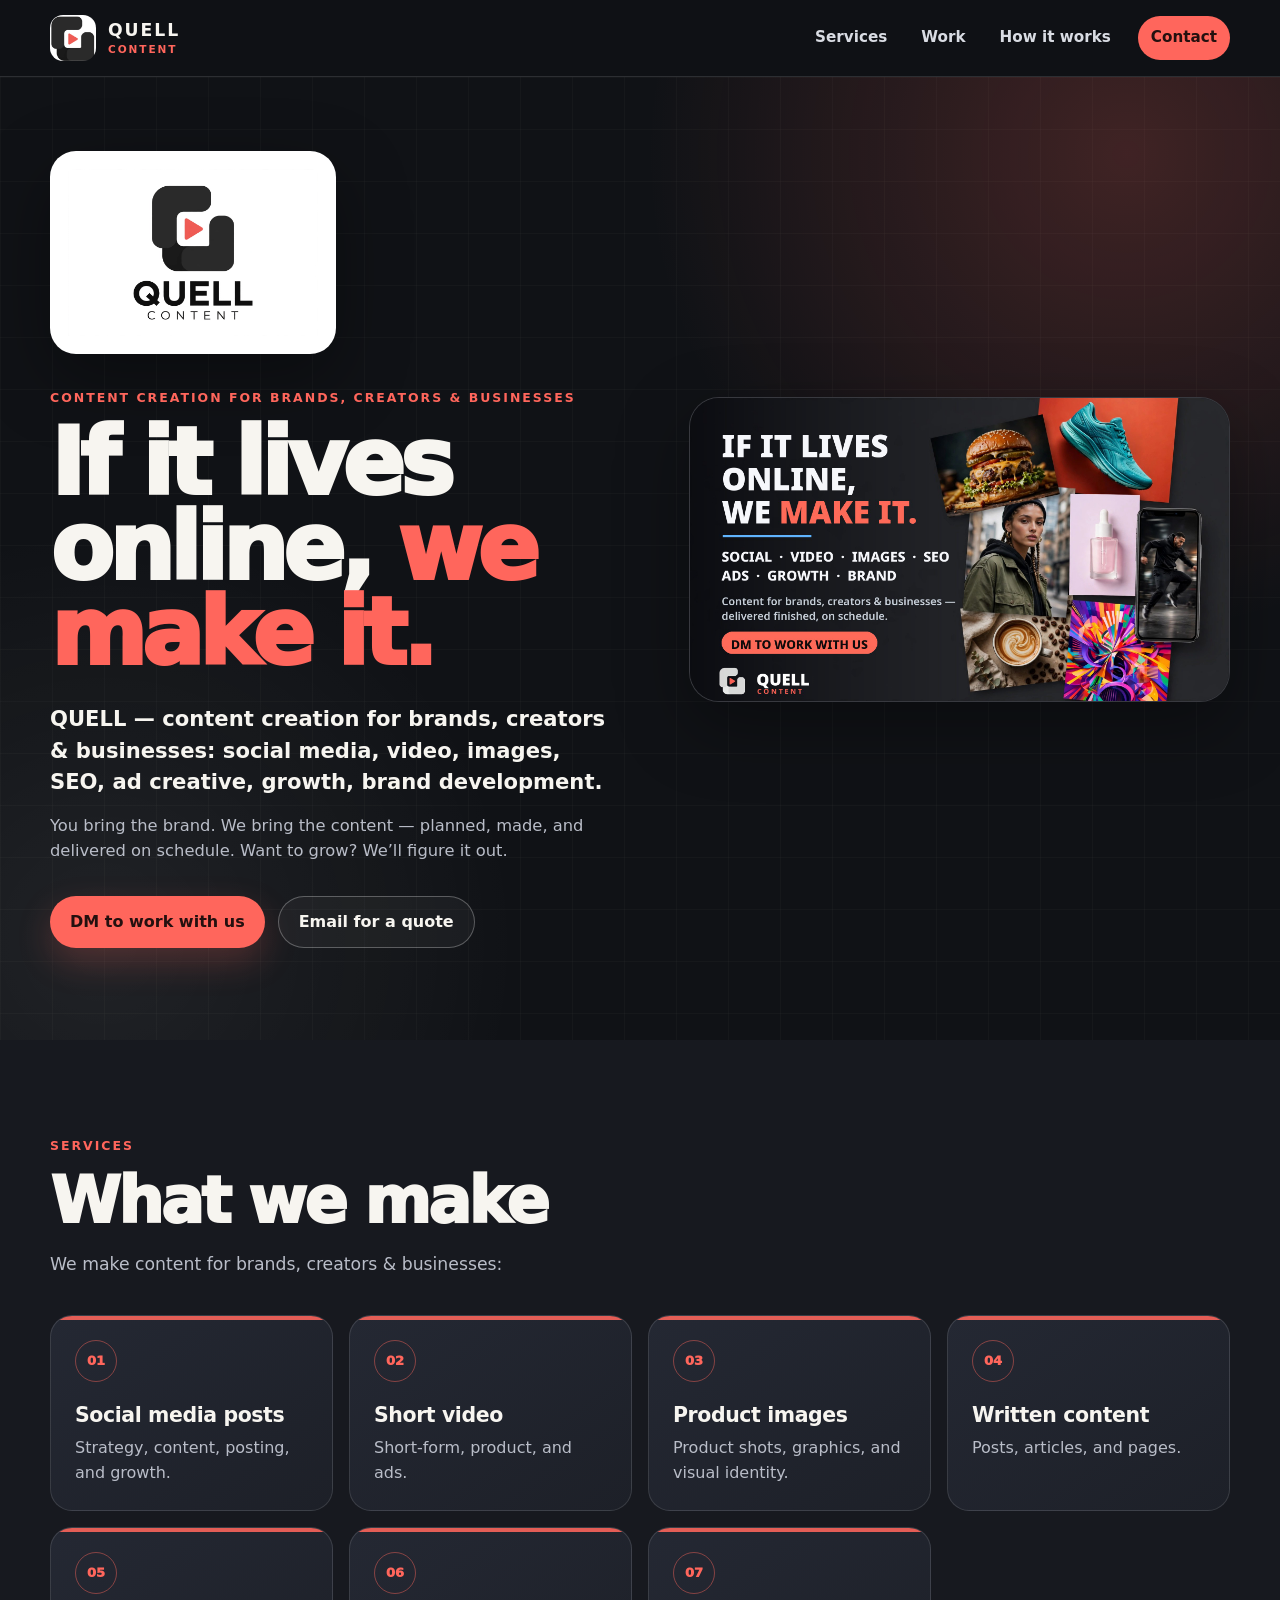
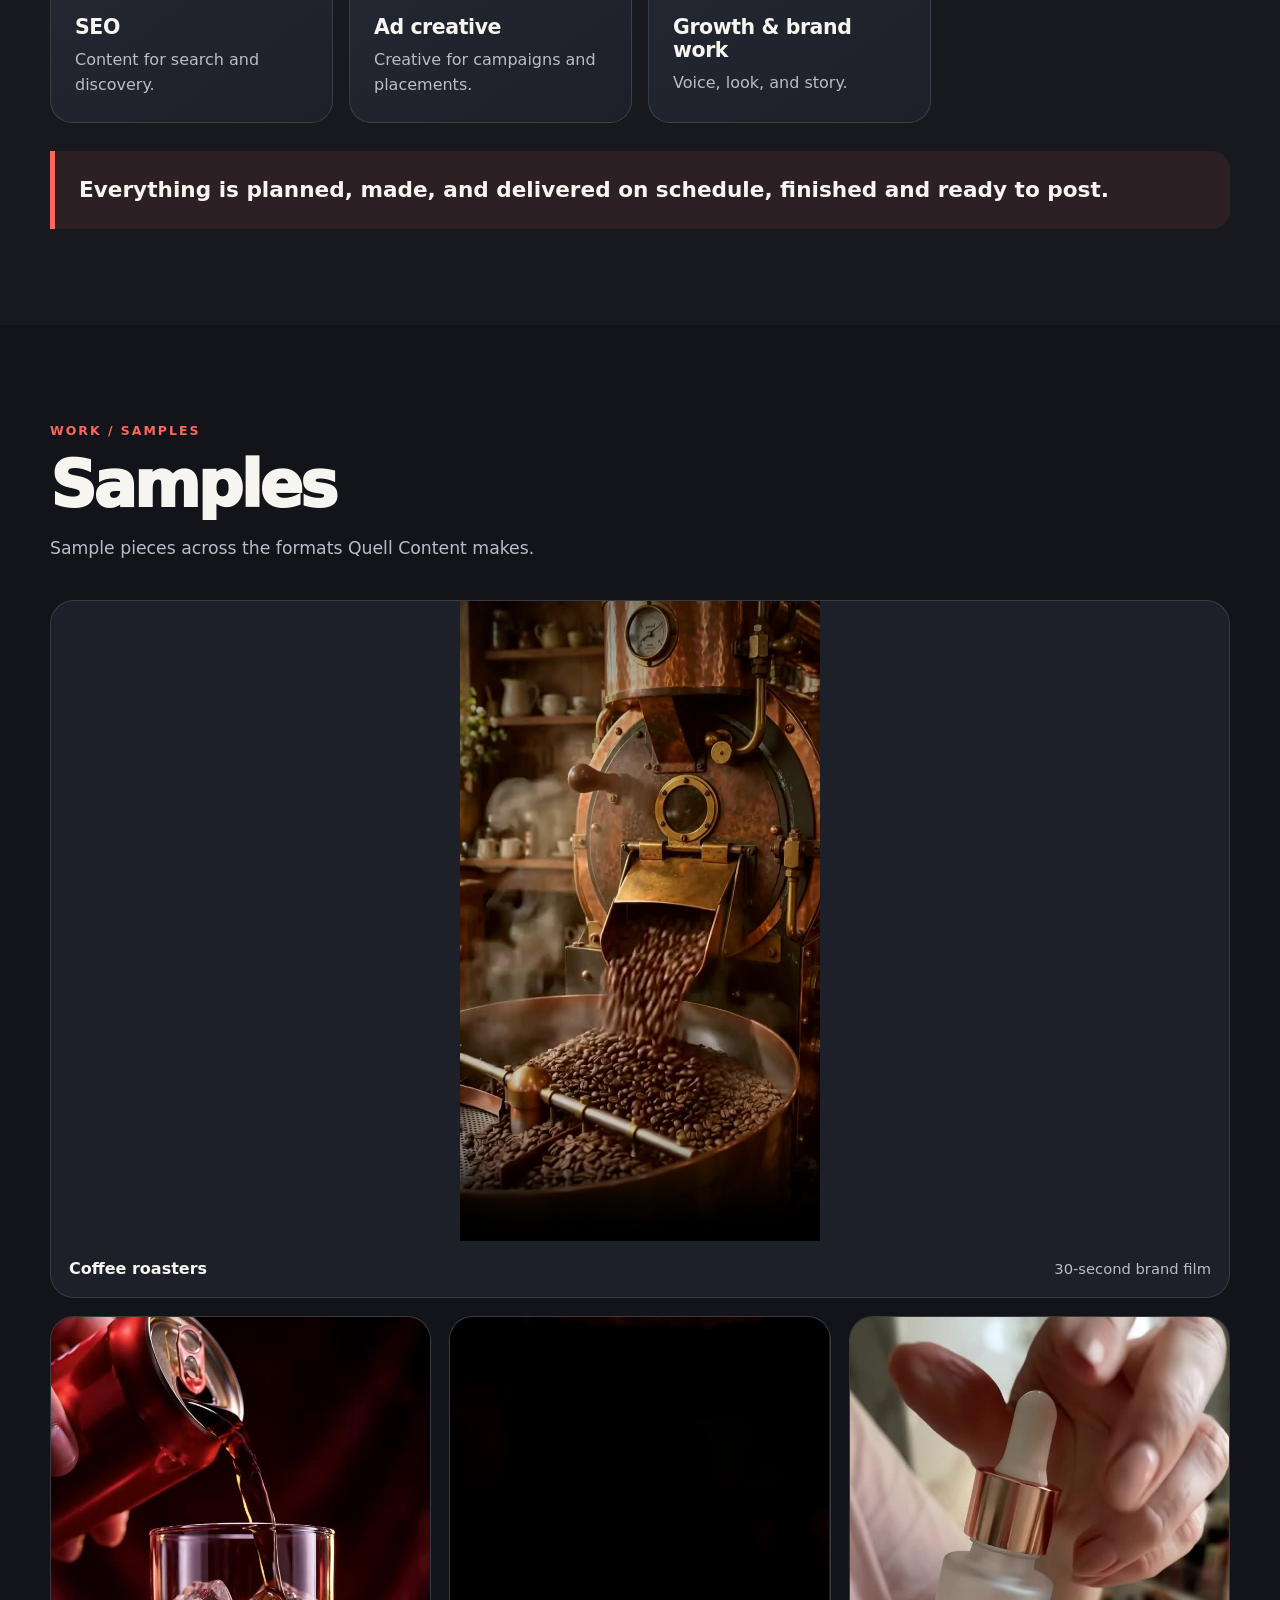
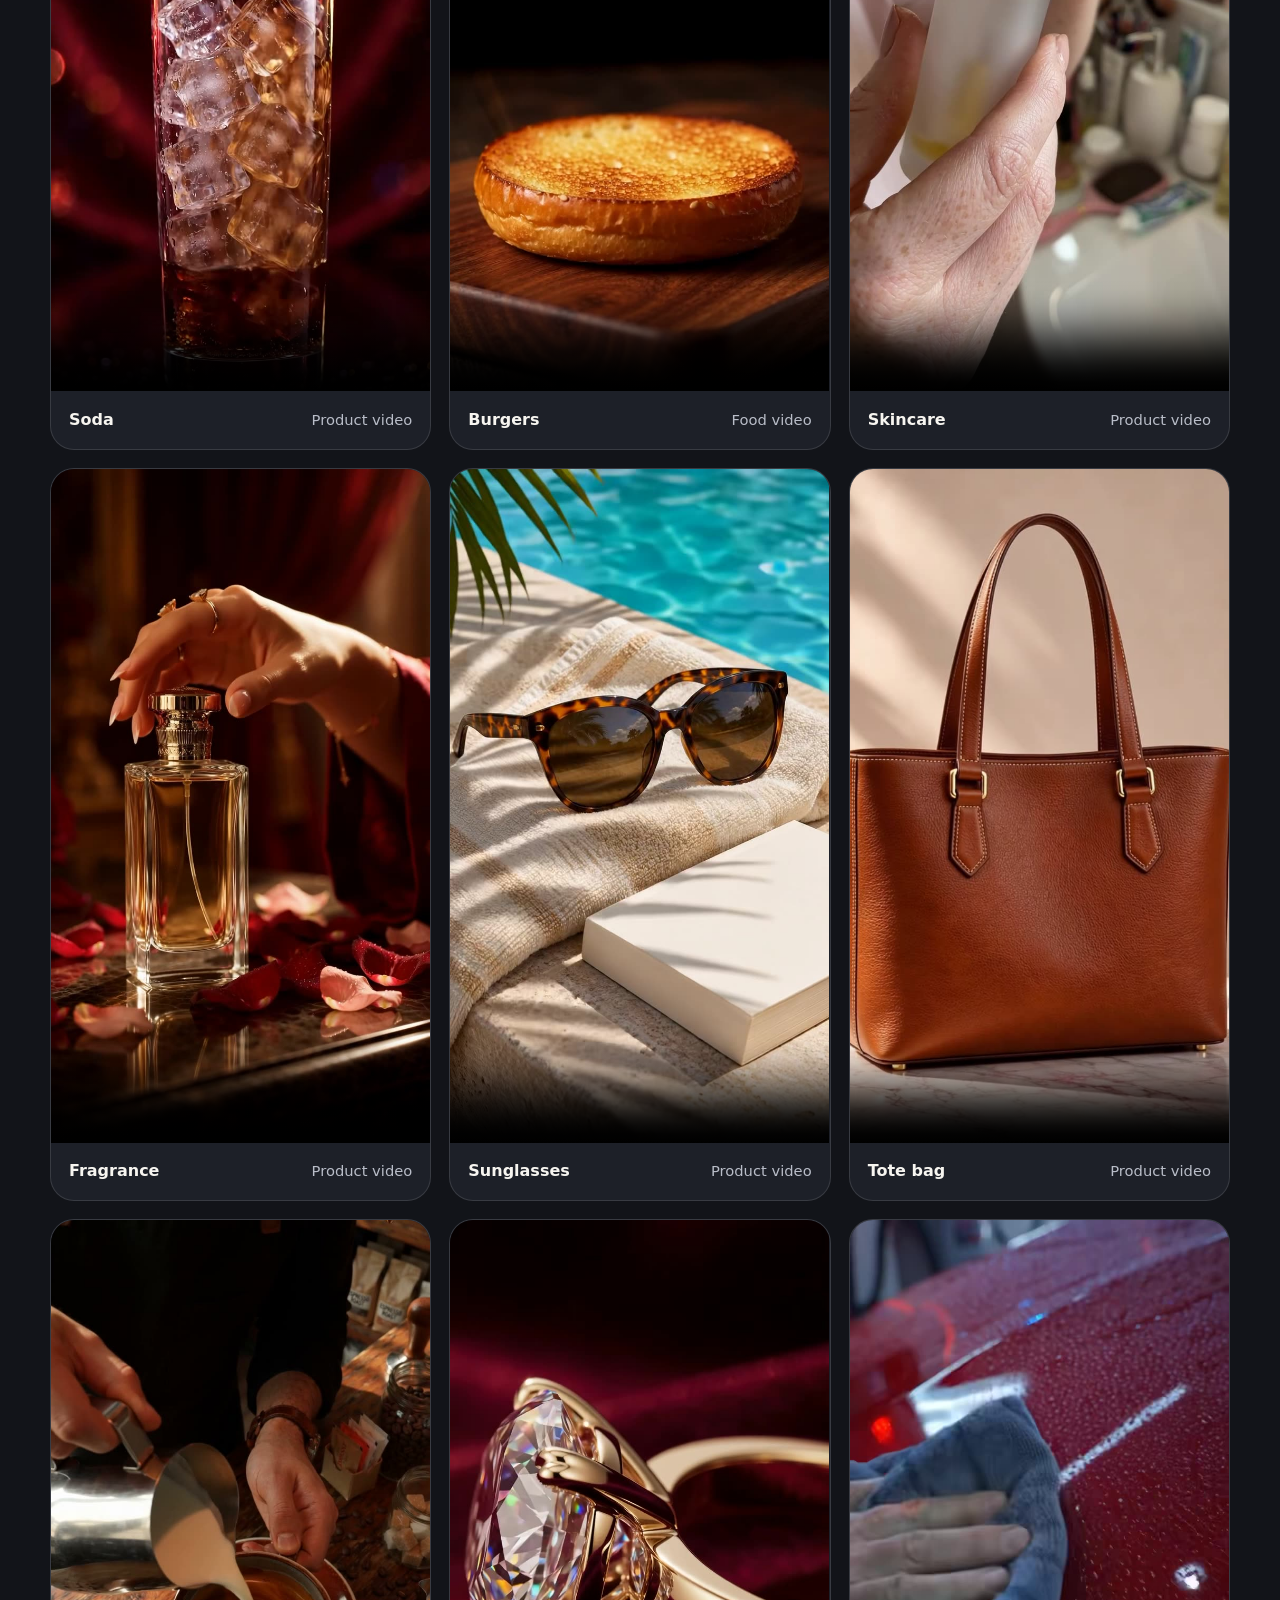
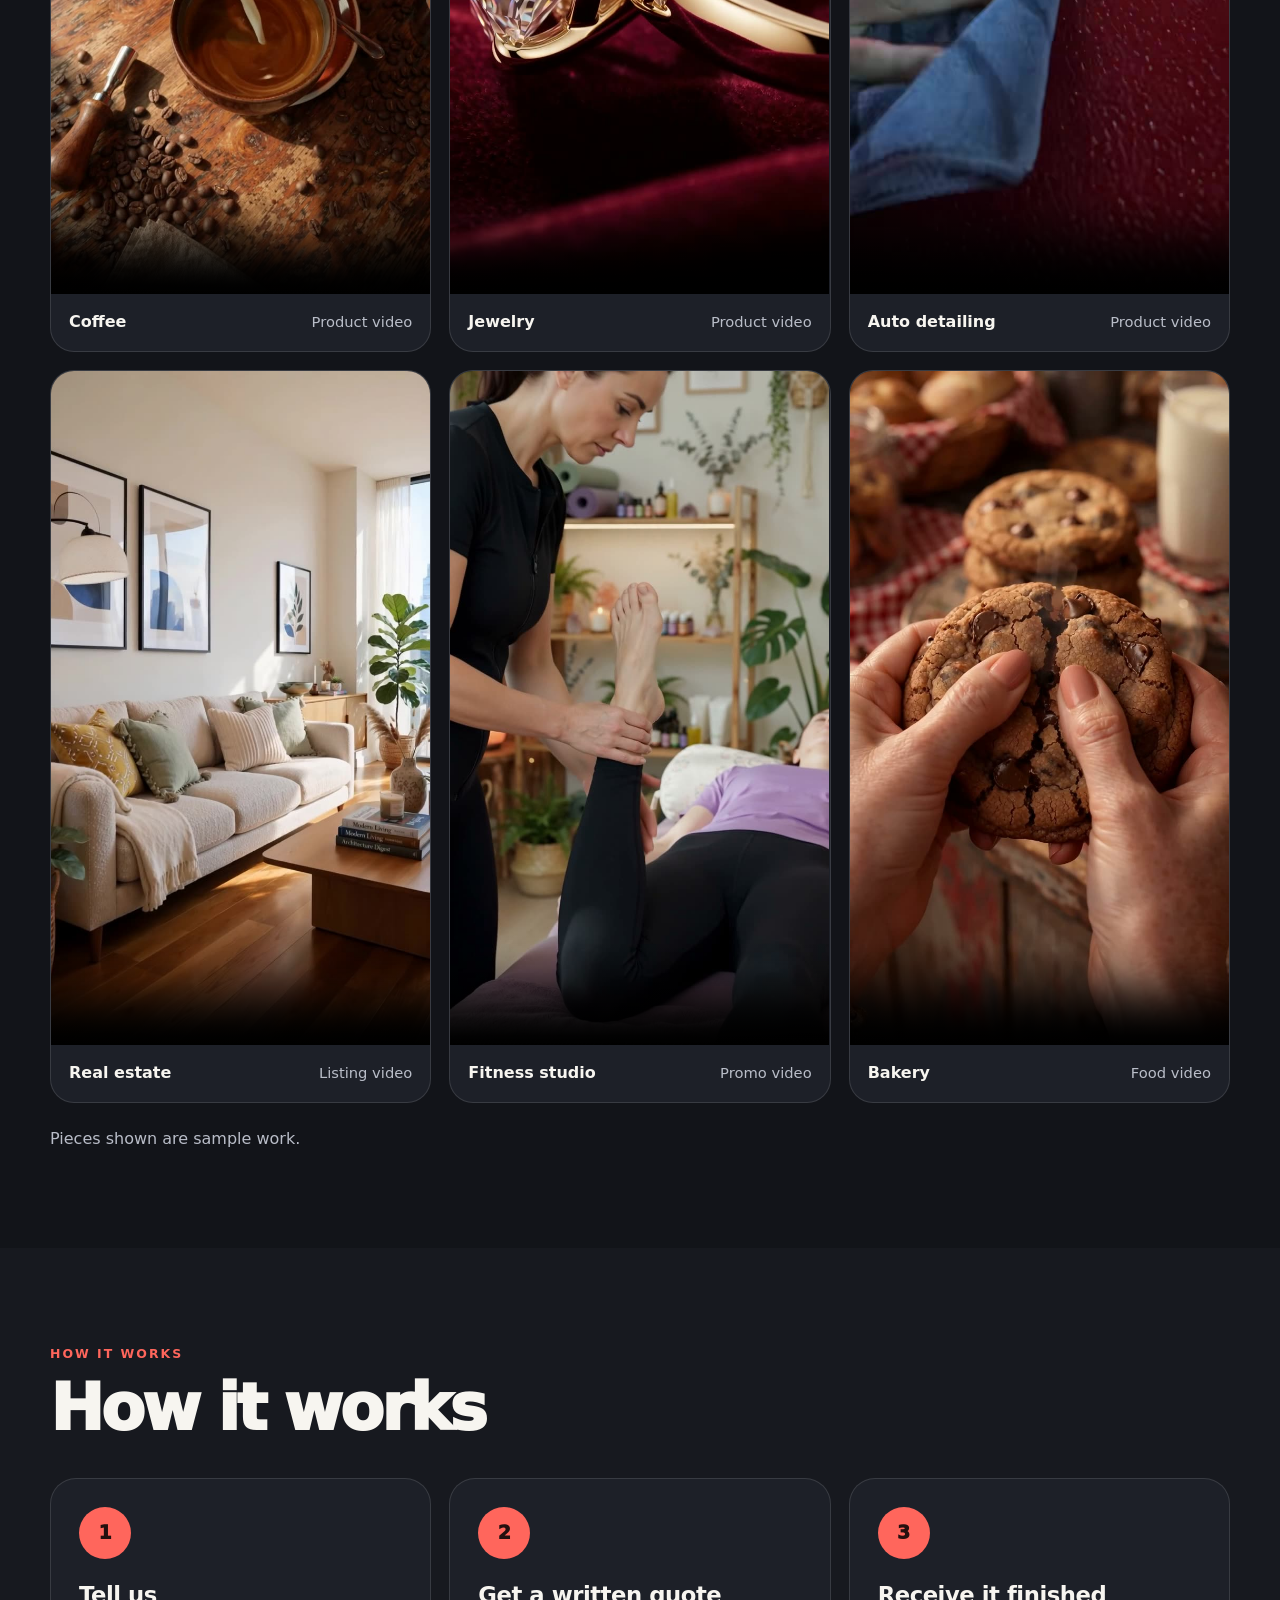
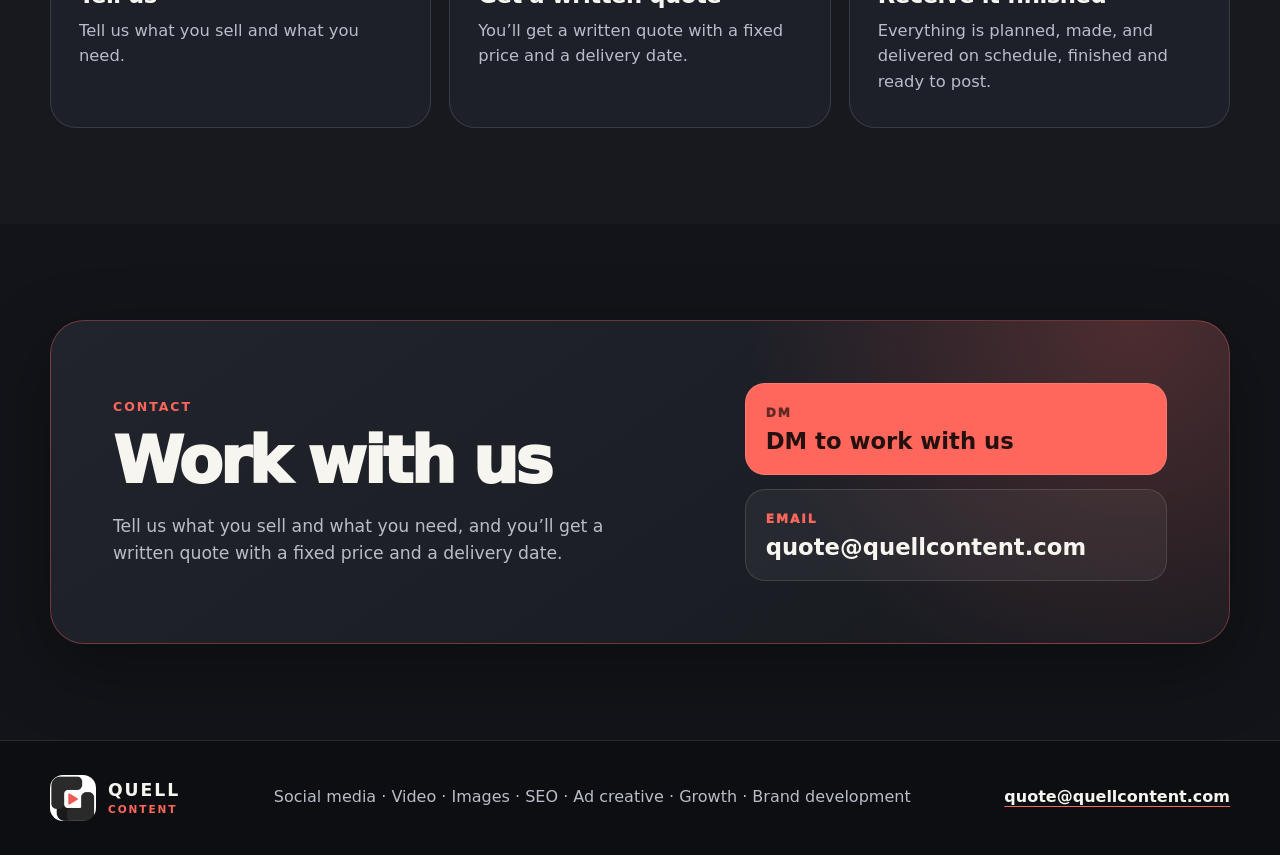
==== commit f669a555: "Add Open Graph and Twitter Card share tags + canonical URL" ====
--- a/index.html
+++ b/index.html
@@ -5,6 +5,22 @@
   <meta name="viewport" content="width=device-width, initial-scale=1">
   <title>Quell Content — Content for Brands, Creators &amp; Businesses</title>
   <meta name="description" content="Quell Content makes content for brands, creators &amp; businesses: social media posts, short video, product images, written content, SEO, ad creative, and growth &amp; brand work.">
+  <link rel="canonical" href="https://quellcontent.com/">
+  <meta property="og:type" content="website">
+  <meta property="og:site_name" content="Quell Content">
+  <meta property="og:url" content="https://quellcontent.com/">
+  <meta property="og:title" content="Quell Content — Content for Brands, Creators &amp; Businesses">
+  <meta property="og:description" content="Quell Content makes content for brands, creators &amp; businesses: social media posts, short video, product images, written content, SEO, ad creative, and growth &amp; brand work.">
+  <meta property="og:image" content="https://quellcontent.com/assets/quell-collage-v5.jpg">
+  <meta property="og:image:width" content="2048">
+  <meta property="og:image:height" content="1152">
+  <meta property="og:image:alt" content="Quell Content — content samples for brands, creators and businesses">
+  <meta name="twitter:card" content="summary_large_image">
+  <meta name="twitter:site" content="@QuellMusik">
+  <meta name="twitter:title" content="Quell Content — Content for Brands, Creators &amp; Businesses">
+  <meta name="twitter:description" content="Quell Content makes content for brands, creators &amp; businesses: social media posts, short video, product images, written content, SEO, ad creative, and growth &amp; brand work.">
+  <meta name="twitter:image" content="https://quellcontent.com/assets/quell-collage-v5.jpg">
+  <meta name="twitter:image:alt" content="Quell Content — content samples for brands, creators and businesses">
   <link rel="icon" type="image/png" href="assets/favicon.png">
   <link rel="stylesheet" href="styles.css">
   <script src="script.js" defer></script>
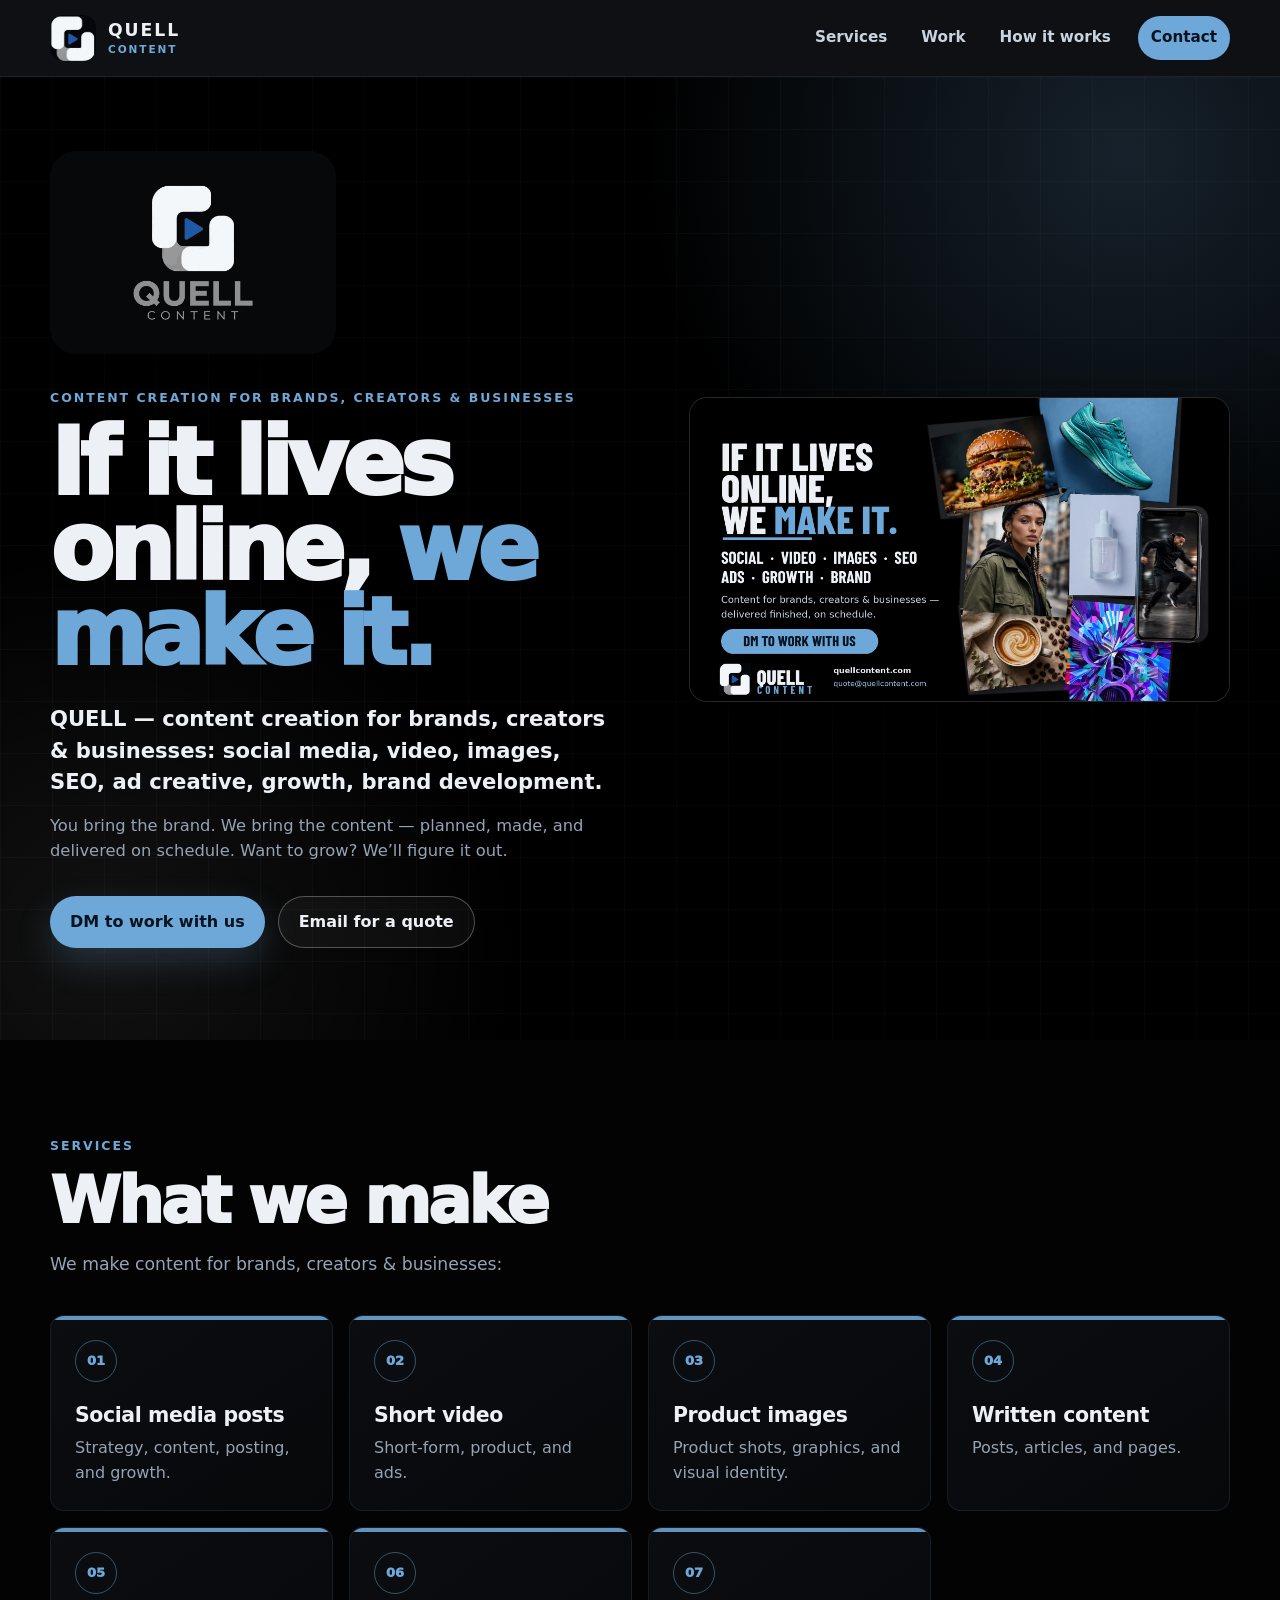
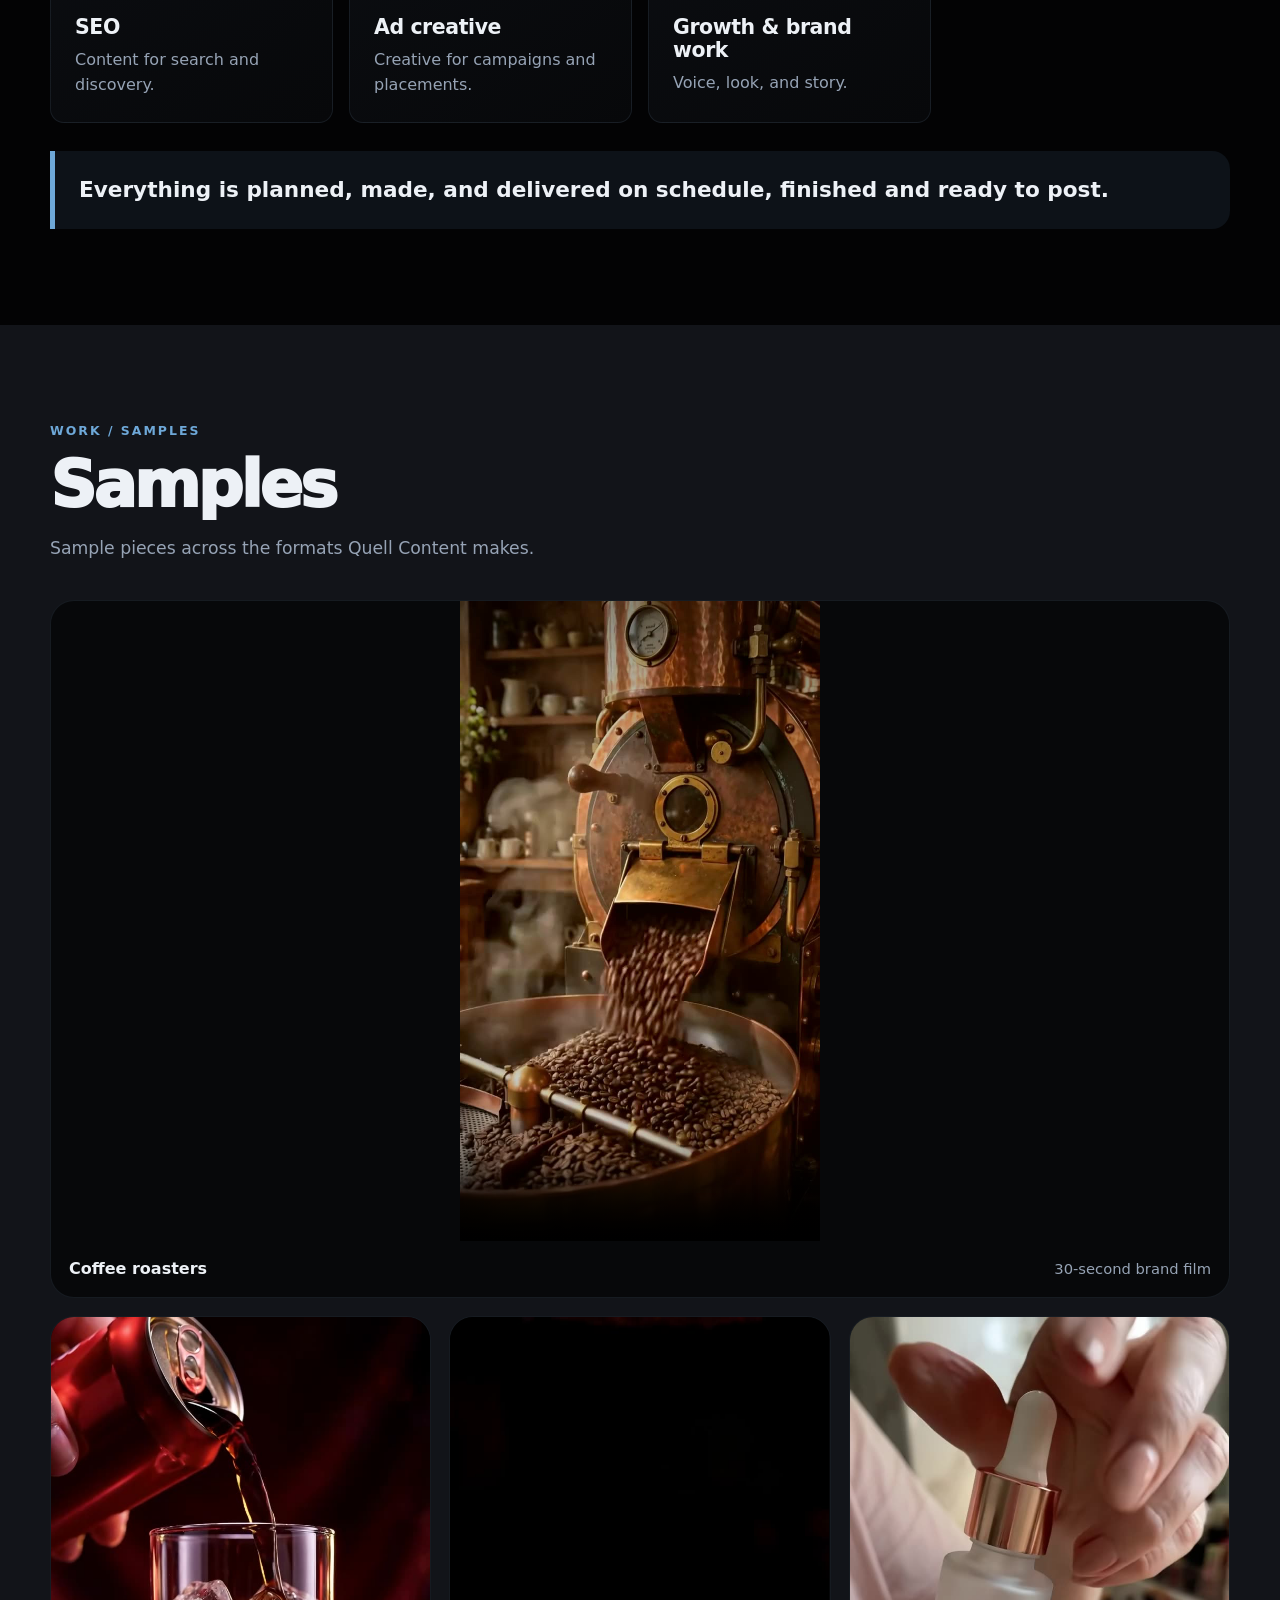
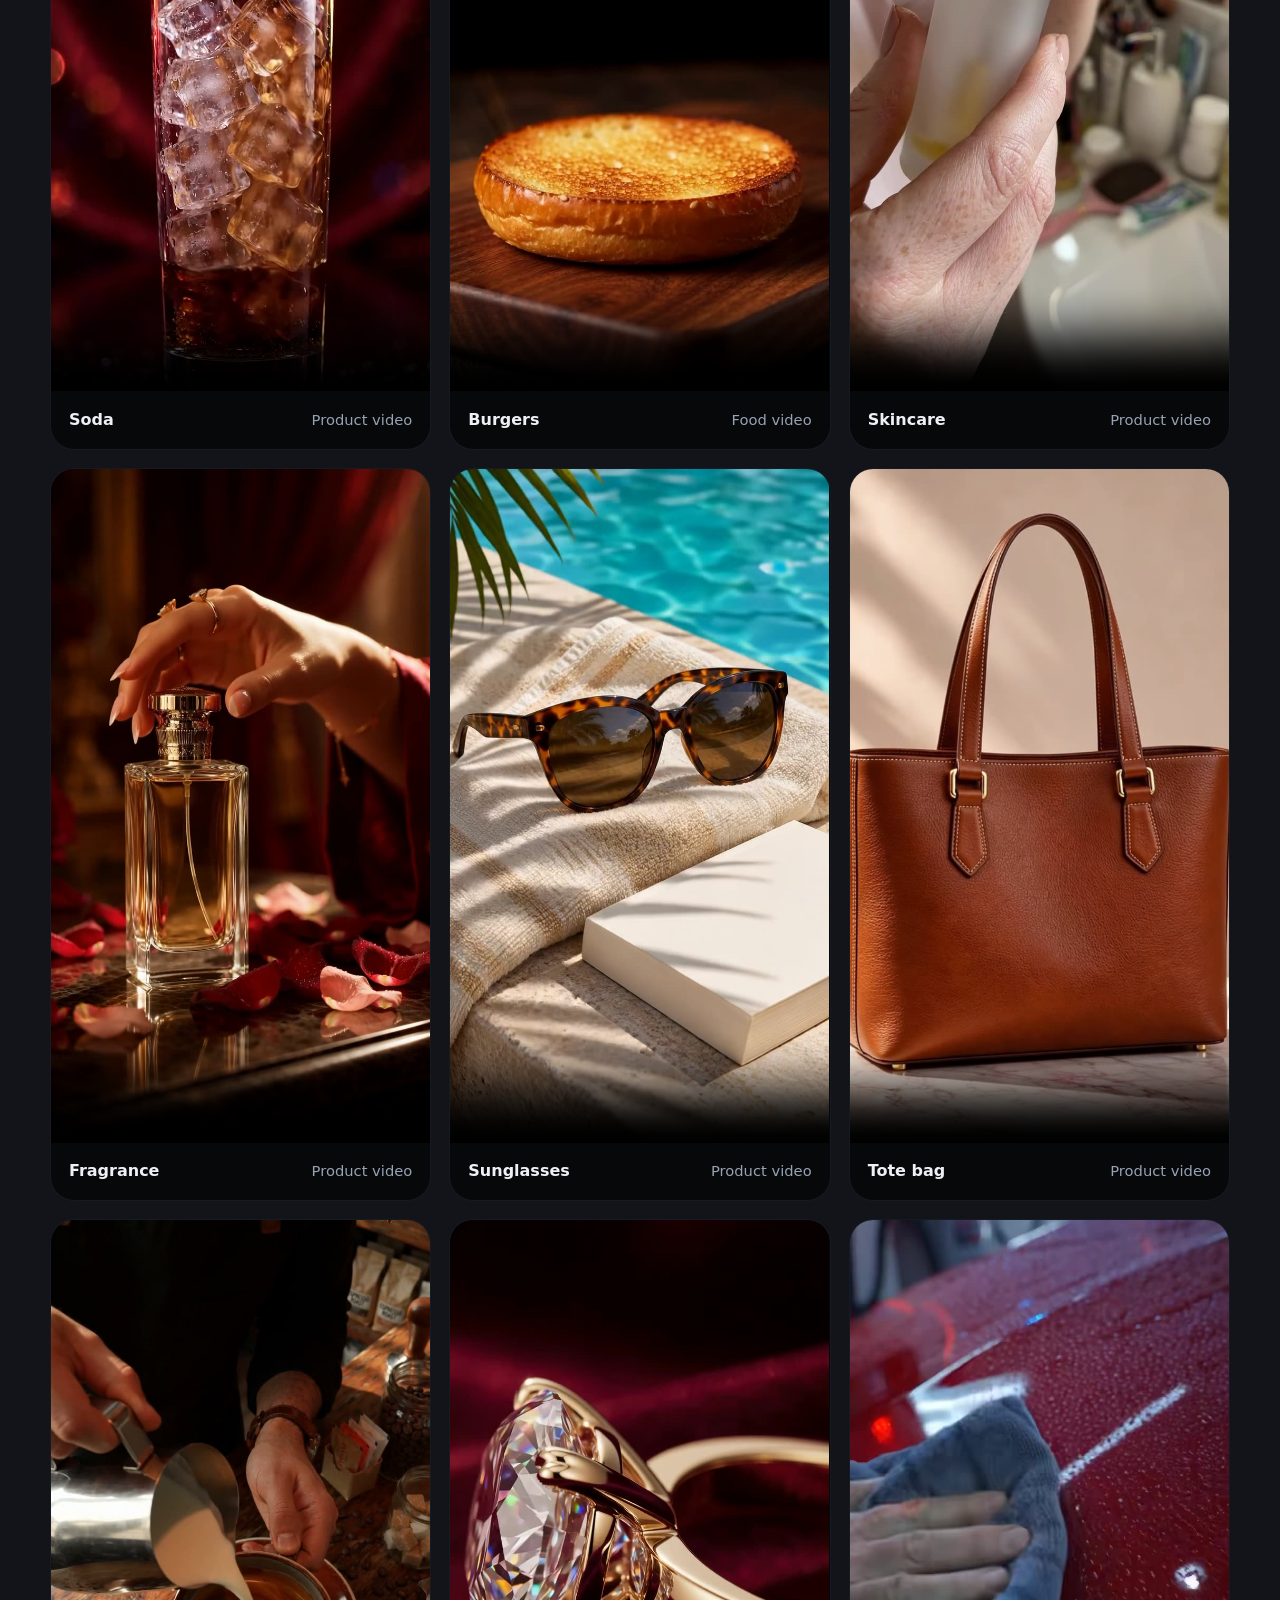
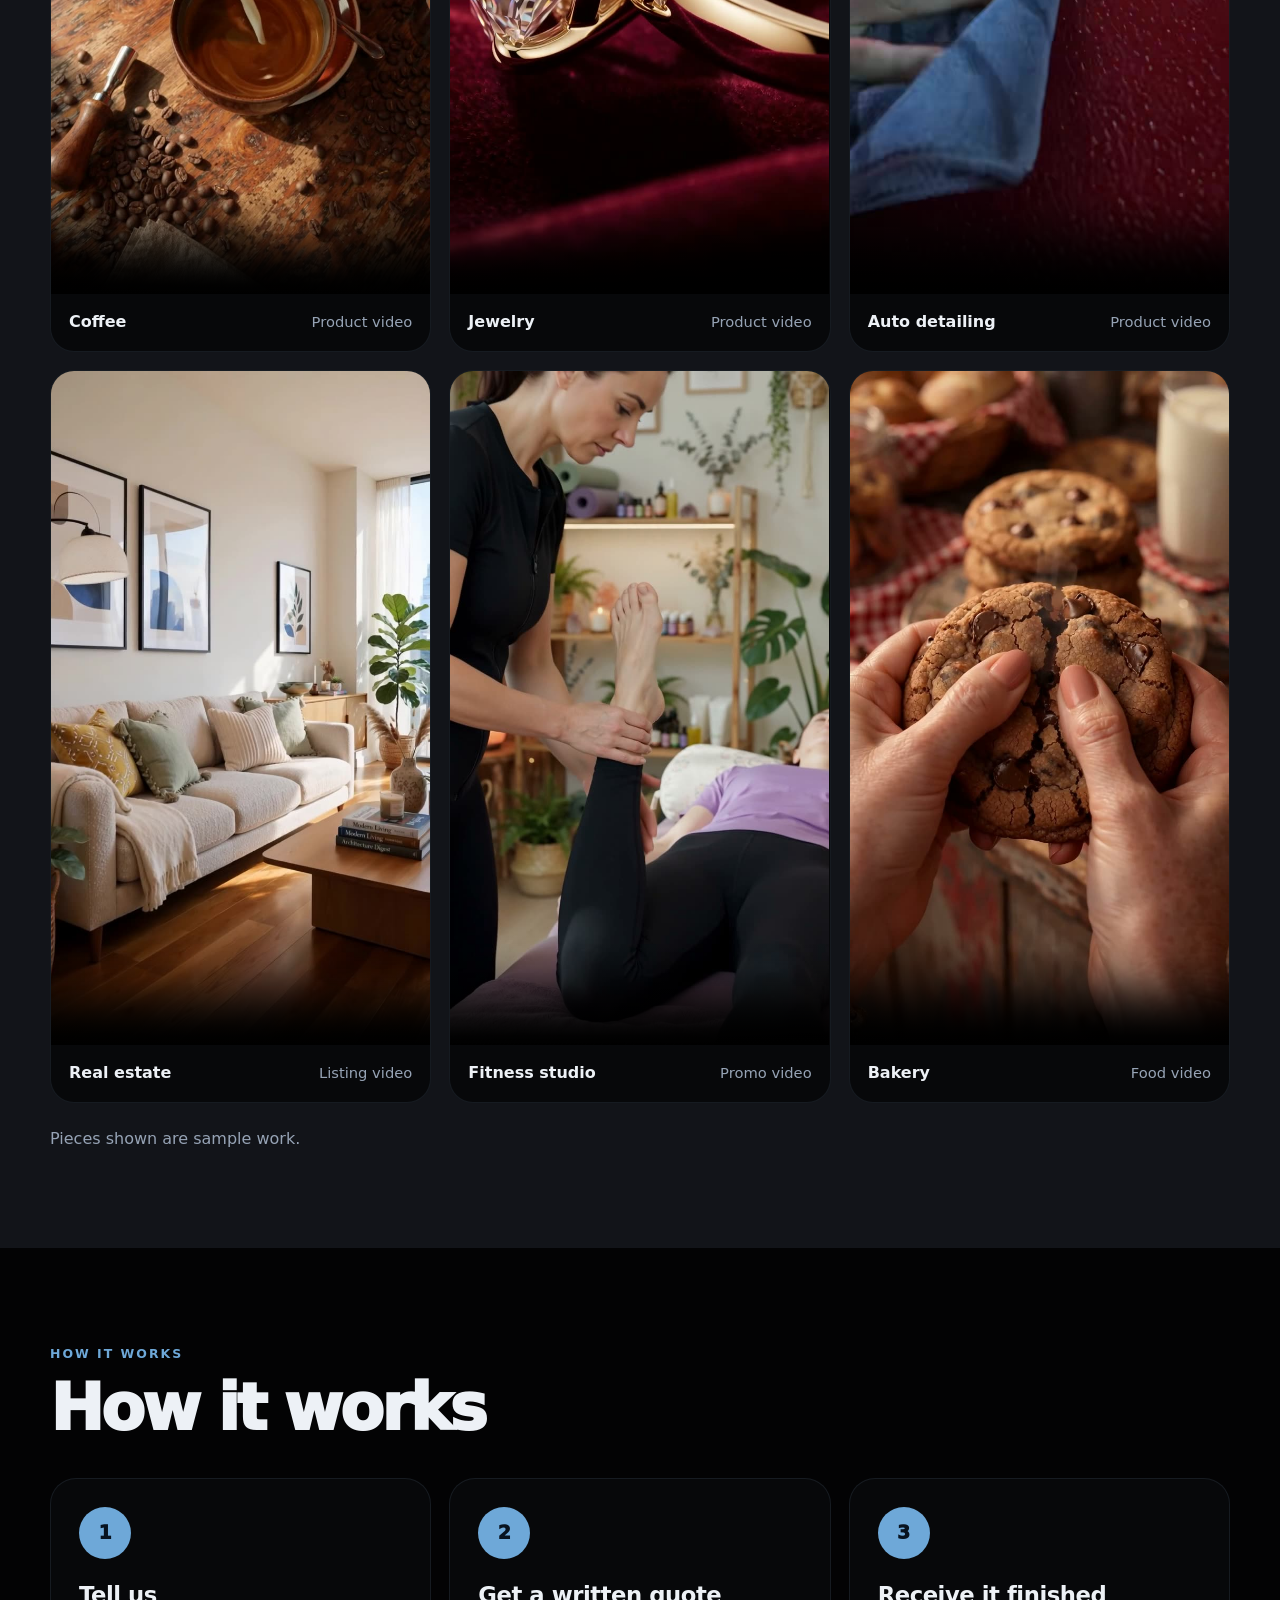
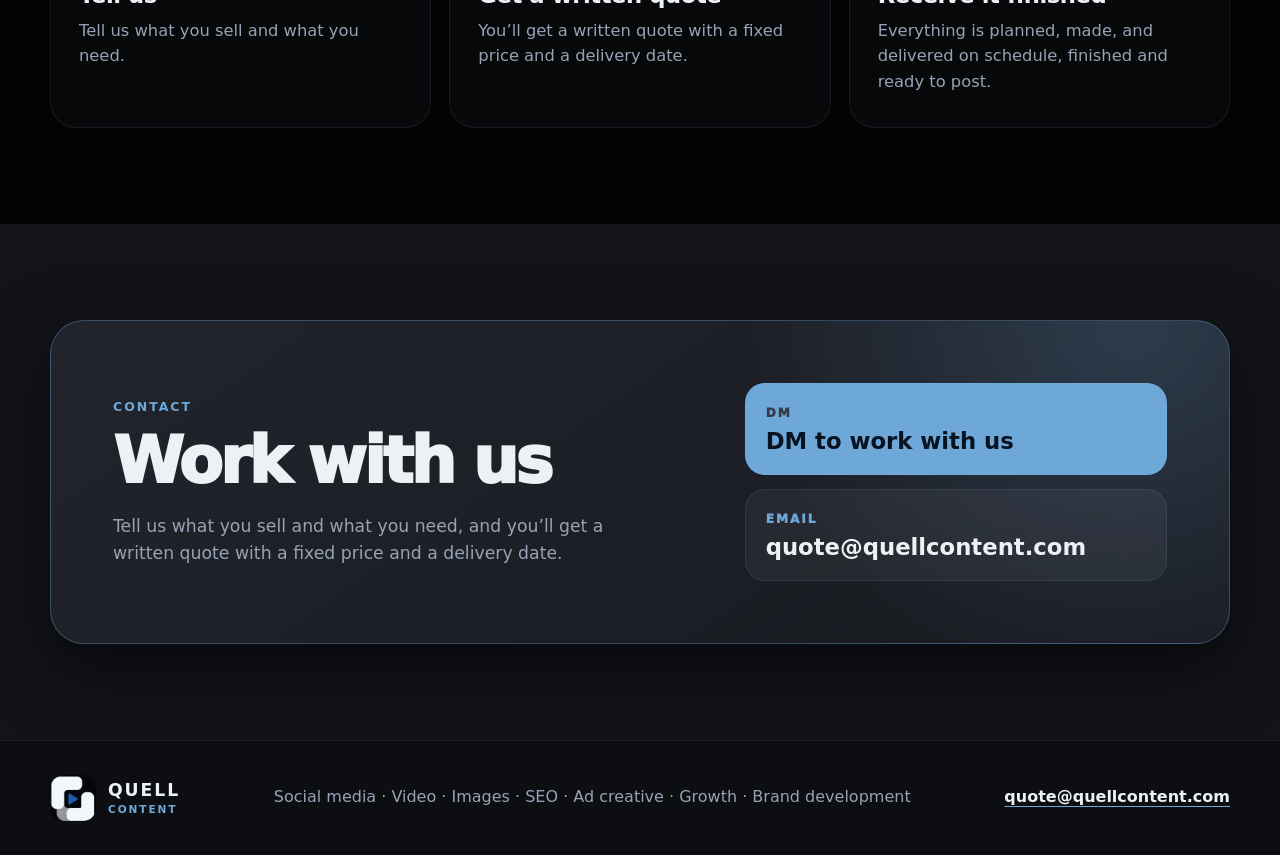
==== commit c8ad0795: "Site hero + social image to steel v6" ====
--- a/index.html
+++ b/index.html
@@ -11,7 +11,7 @@
   <meta property="og:url" content="https://quellcontent.com/">
   <meta property="og:title" content="Quell Content — Content for Brands, Creators &amp; Businesses">
   <meta property="og:description" content="Quell Content makes content for brands, creators &amp; businesses: social media posts, short video, product images, written content, SEO, ad creative, and growth &amp; brand work.">
-  <meta property="og:image" content="https://quellcontent.com/assets/quell-collage-v5.jpg">
+  <meta property="og:image" content="https://quellcontent.com/assets/quell-collage-v6-steel.png">
   <meta property="og:image:width" content="2048">
   <meta property="og:image:height" content="1152">
   <meta property="og:image:alt" content="Quell Content — content samples for brands, creators and businesses">
@@ -19,7 +19,7 @@
   <meta name="twitter:site" content="@QuellMusik">
   <meta name="twitter:title" content="Quell Content — Content for Brands, Creators &amp; Businesses">
   <meta name="twitter:description" content="Quell Content makes content for brands, creators &amp; businesses: social media posts, short video, product images, written content, SEO, ad creative, and growth &amp; brand work.">
-  <meta name="twitter:image" content="https://quellcontent.com/assets/quell-collage-v5.jpg">
+  <meta name="twitter:image" content="https://quellcontent.com/assets/quell-collage-v6-steel.png">
   <meta name="twitter:image:alt" content="Quell Content — content samples for brands, creators and businesses">
   <link rel="icon" type="image/png" href="assets/favicon.png">
   <link rel="stylesheet" href="styles.css">
@@ -65,7 +65,7 @@
         </div>
 
         <figure class="hero-media reveal">
-          <img src="assets/quell-collage-v5.jpg" alt="Quell Content sample collage" width="2048" height="1152">
+          <img src="assets/quell-collage-v6-steel.png" alt="Quell Content sample collage" width="2048" height="1152">
         </figure>
       </div>
     </section>
--- a/styles.css
+++ b/styles.css
@@ -1,18 +1,18 @@
 :root {
-  --ink: #101216;
-  --charcoal: #17191f;
-  --panel: #1d2028;
-  --panel-2: #242833;
-  --line: rgba(255, 255, 255, 0.12);
-  --text: #f7f5f0;
-  --muted: #b9bdc8;
-  --soft: #d9dce3;
-  --coral: #ff665c;
-  --coral-deep: #e84e47;
-  --coral-ink: #24100f;
-  --radius-lg: 30px;
-  --radius-md: 22px;
-  --shadow: 0 24px 70px rgba(0, 0, 0, 0.34);
+  --ink: #000000;
+  --charcoal: #030304;
+  --panel: #07080a;
+  --panel-2: #0b0d11;
+  --line: rgba(160, 190, 230, 0.10);
+  --text: #edf1f6;
+  --muted: #96a3b5;
+  --soft: #c9d3e0;
+  --coral: #6ea8d8;
+  --coral-deep: #4f8ac2;
+  --coral-ink: #081320;
+  --radius-lg: 18px;
+  --radius-md: 14px;
+  --shadow: 0 24px 70px rgba(0, 0, 0, 0.6);
   --header-height: 76px;
 }
 
@@ -145,7 +145,7 @@
 
 .primary-nav .nav-cta:hover,
 .primary-nav .nav-cta:focus-visible {
-  background: #ff7a72;
+  background: #9cc4e8;
   color: var(--coral-ink);
 }
 
@@ -193,7 +193,7 @@
   overflow: hidden;
   padding: 74px 0 92px;
   background:
-    radial-gradient(circle at 88% 8%, rgba(255, 102, 92, 0.2), transparent 30rem),
+    radial-gradient(circle at 88% 8%, rgba(110, 168, 216, 0.2), transparent 30rem),
     radial-gradient(circle at 8% 90%, rgba(255, 255, 255, 0.07), transparent 26rem),
     linear-gradient(rgba(255, 255, 255, 0.025) 1px, transparent 1px),
     linear-gradient(90deg, rgba(255, 255, 255, 0.025) 1px, transparent 1px),
@@ -213,7 +213,7 @@
   margin-bottom: 34px;
   padding: 18px;
   border-radius: 26px;
-  background: #fff;
+  background: var(--panel);
   box-shadow: var(--shadow);
 }
 
@@ -289,12 +289,12 @@
 .button-coral {
   background: var(--coral);
   color: var(--coral-ink);
-  box-shadow: 0 14px 34px rgba(255, 102, 92, 0.22);
+  box-shadow: 0 14px 34px rgba(110, 168, 216, 0.22);
 }
 
 .button-coral:hover,
 .button-coral:focus-visible {
-  background: #ff7a72;
+  background: #9cc4e8;
 }
 
 .button-outline {
@@ -383,7 +383,7 @@
   width: 42px;
   height: 42px;
   place-items: center;
-  border: 1px solid rgba(255, 102, 92, 0.45);
+  border: 1px solid rgba(110, 168, 216, 0.45);
   border-radius: 50%;
   color: var(--coral);
   font-size: 0.82rem;
@@ -407,7 +407,7 @@
   padding: 22px 24px;
   border-left: 5px solid var(--coral);
   border-radius: 0 18px 18px 0;
-  background: rgba(255, 102, 92, 0.09);
+  background: rgba(110, 168, 216, 0.09);
   color: var(--text);
   font-size: clamp(1.08rem, 2vw, 1.35rem);
   font-weight: 800;
@@ -483,7 +483,7 @@
   display: grid;
   place-items: center;
   background:
-    radial-gradient(circle at 50% 42%, rgba(255, 102, 92, 0.16), transparent 11rem),
+    radial-gradient(circle at 50% 42%, rgba(110, 168, 216, 0.16), transparent 11rem),
     var(--panel-2);
 }
 
@@ -606,10 +606,10 @@
   gap: clamp(30px, 6vw, 76px);
   align-items: center;
   padding: clamp(30px, 6vw, 62px);
-  border: 1px solid rgba(255, 102, 92, 0.34);
+  border: 1px solid rgba(110, 168, 216, 0.34);
   border-radius: 34px;
   background:
-    radial-gradient(circle at 92% 0%, rgba(255, 102, 92, 0.22), transparent 24rem),
+    radial-gradient(circle at 92% 0%, rgba(110, 168, 216, 0.22), transparent 24rem),
     linear-gradient(145deg, #22242d, #181a20);
   box-shadow: var(--shadow);
 }
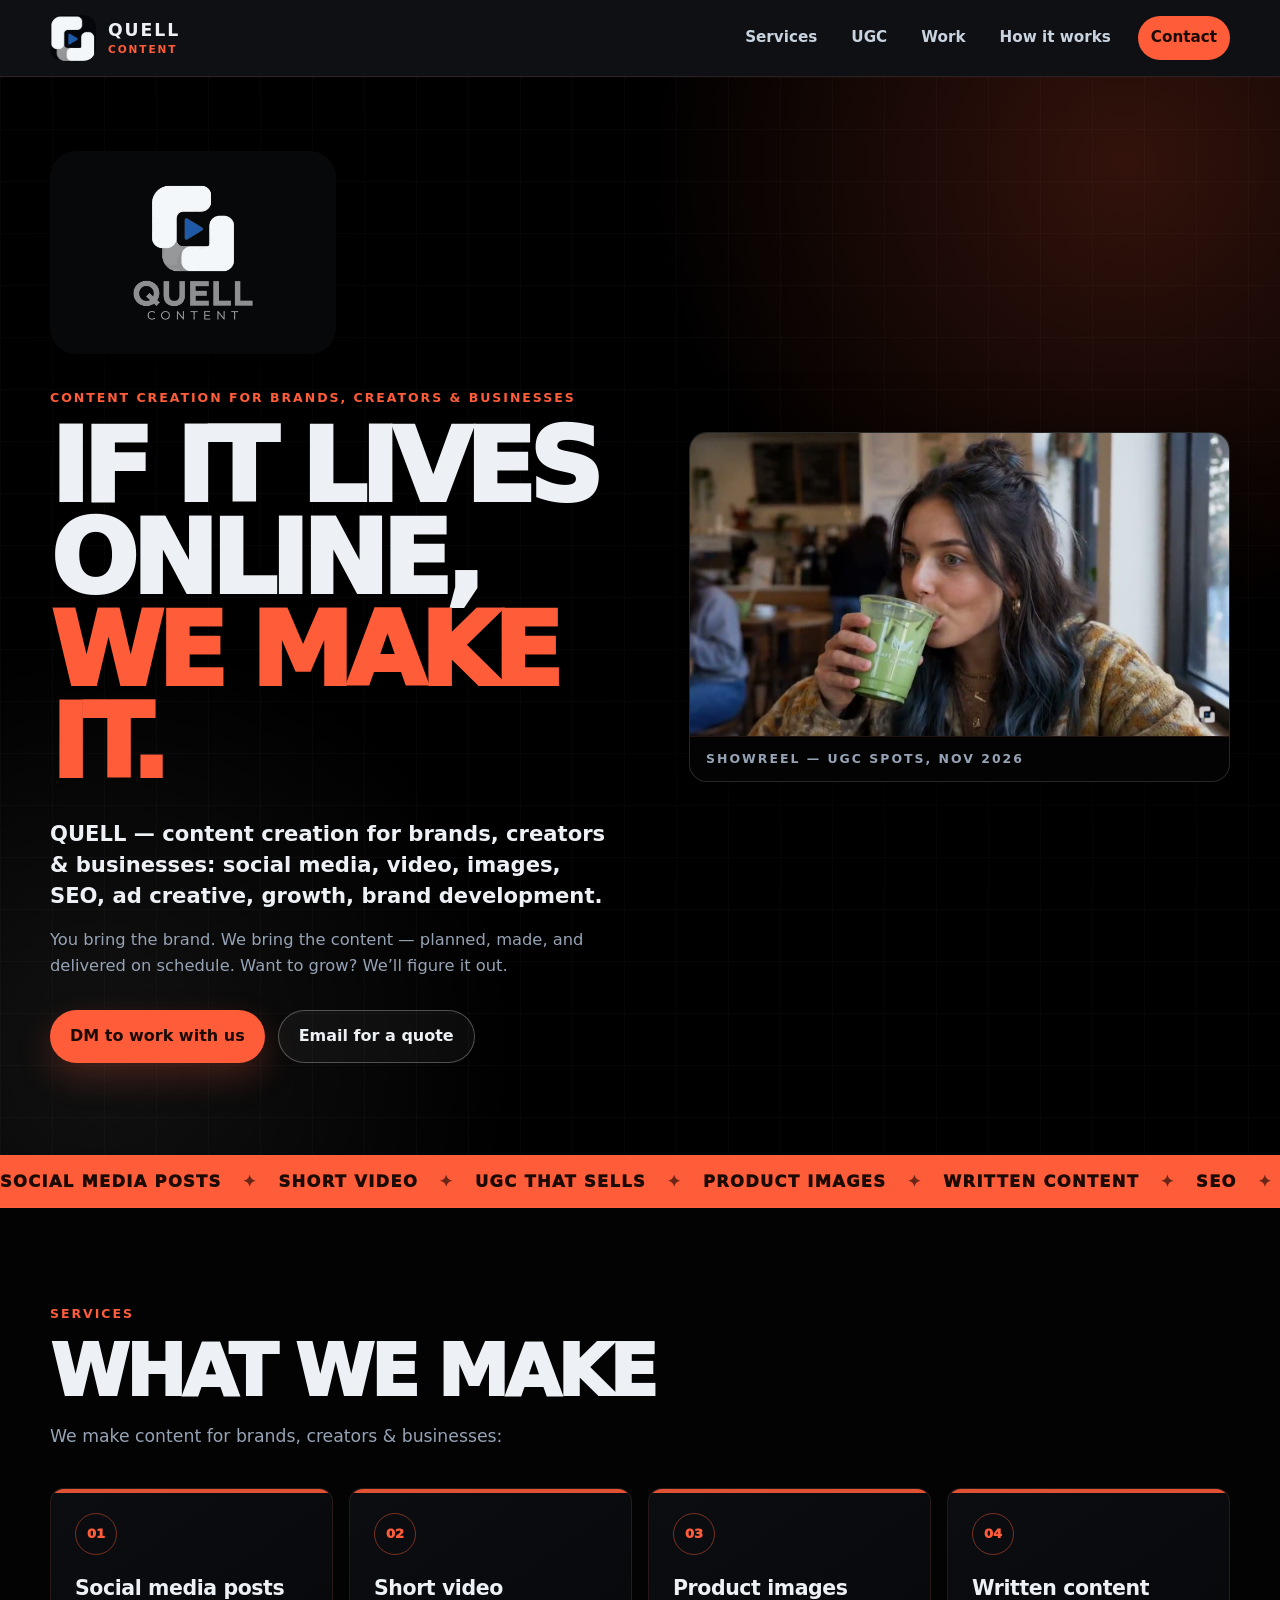
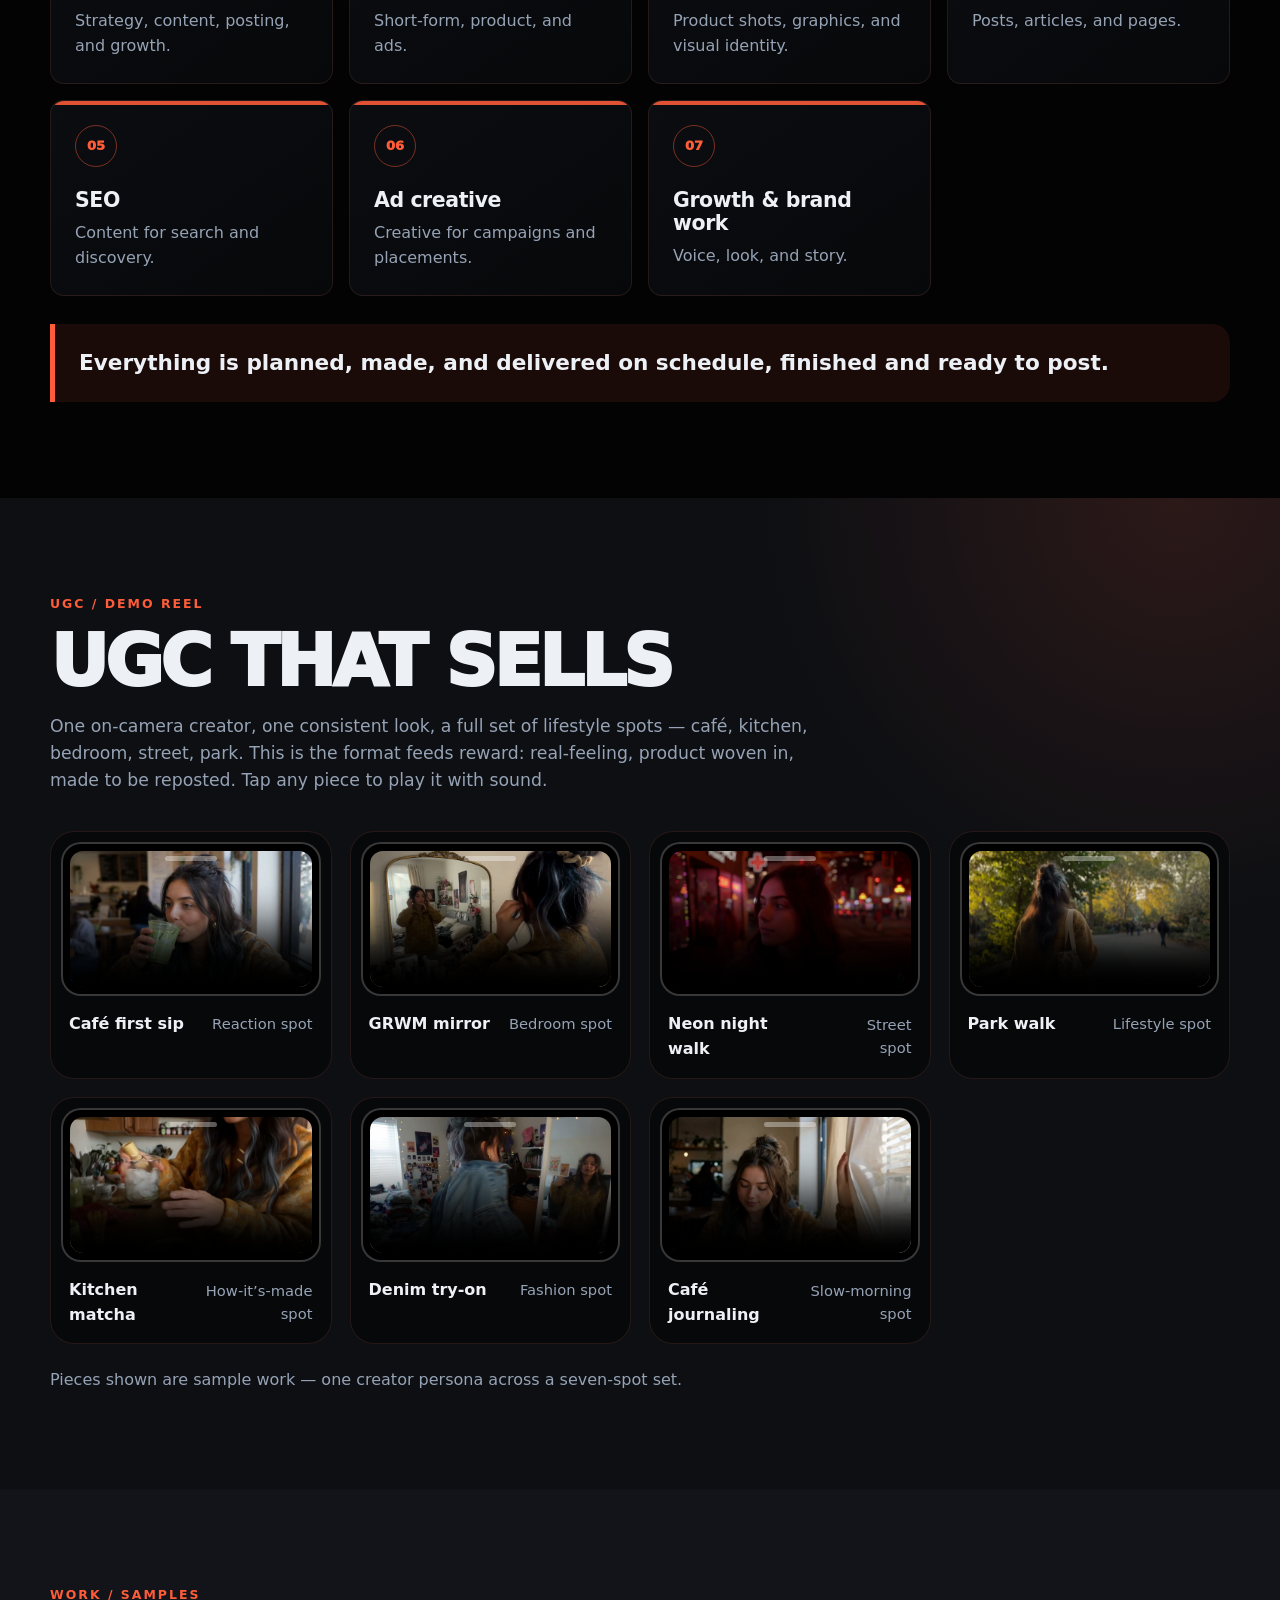
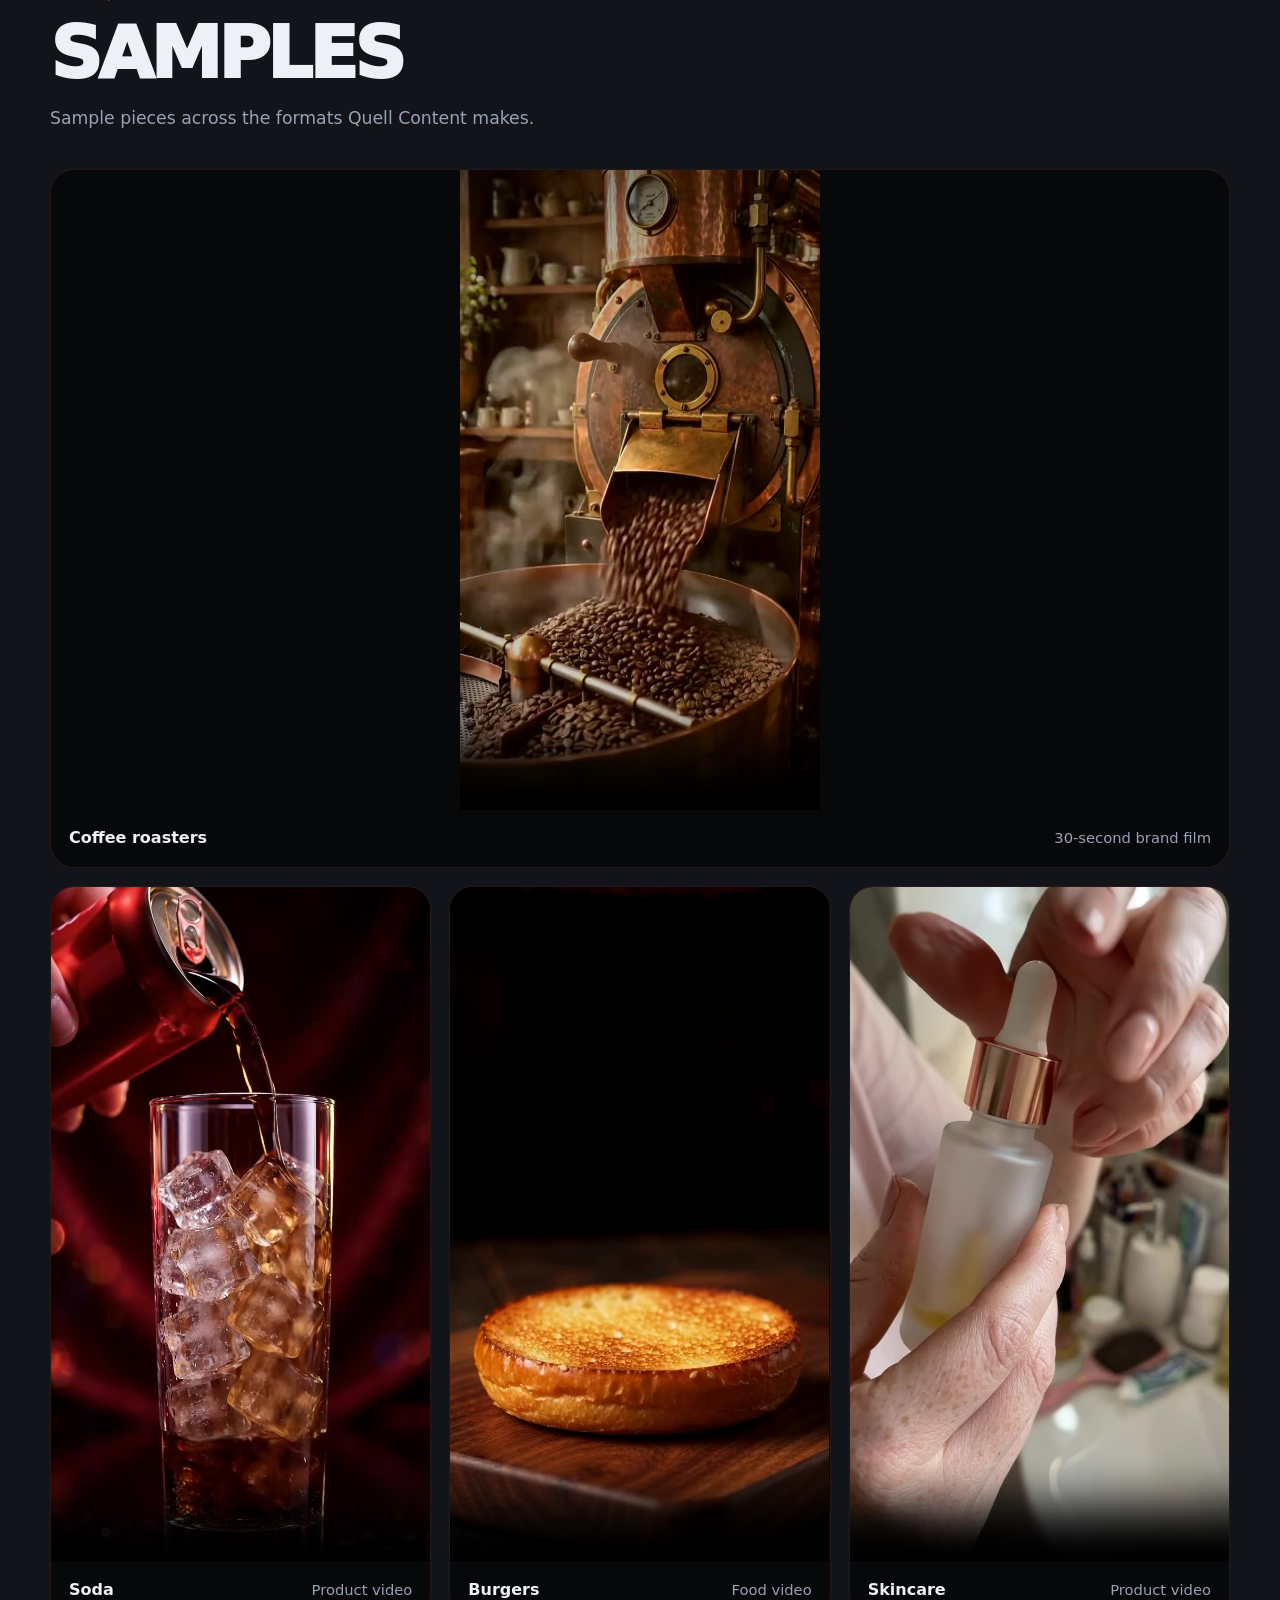
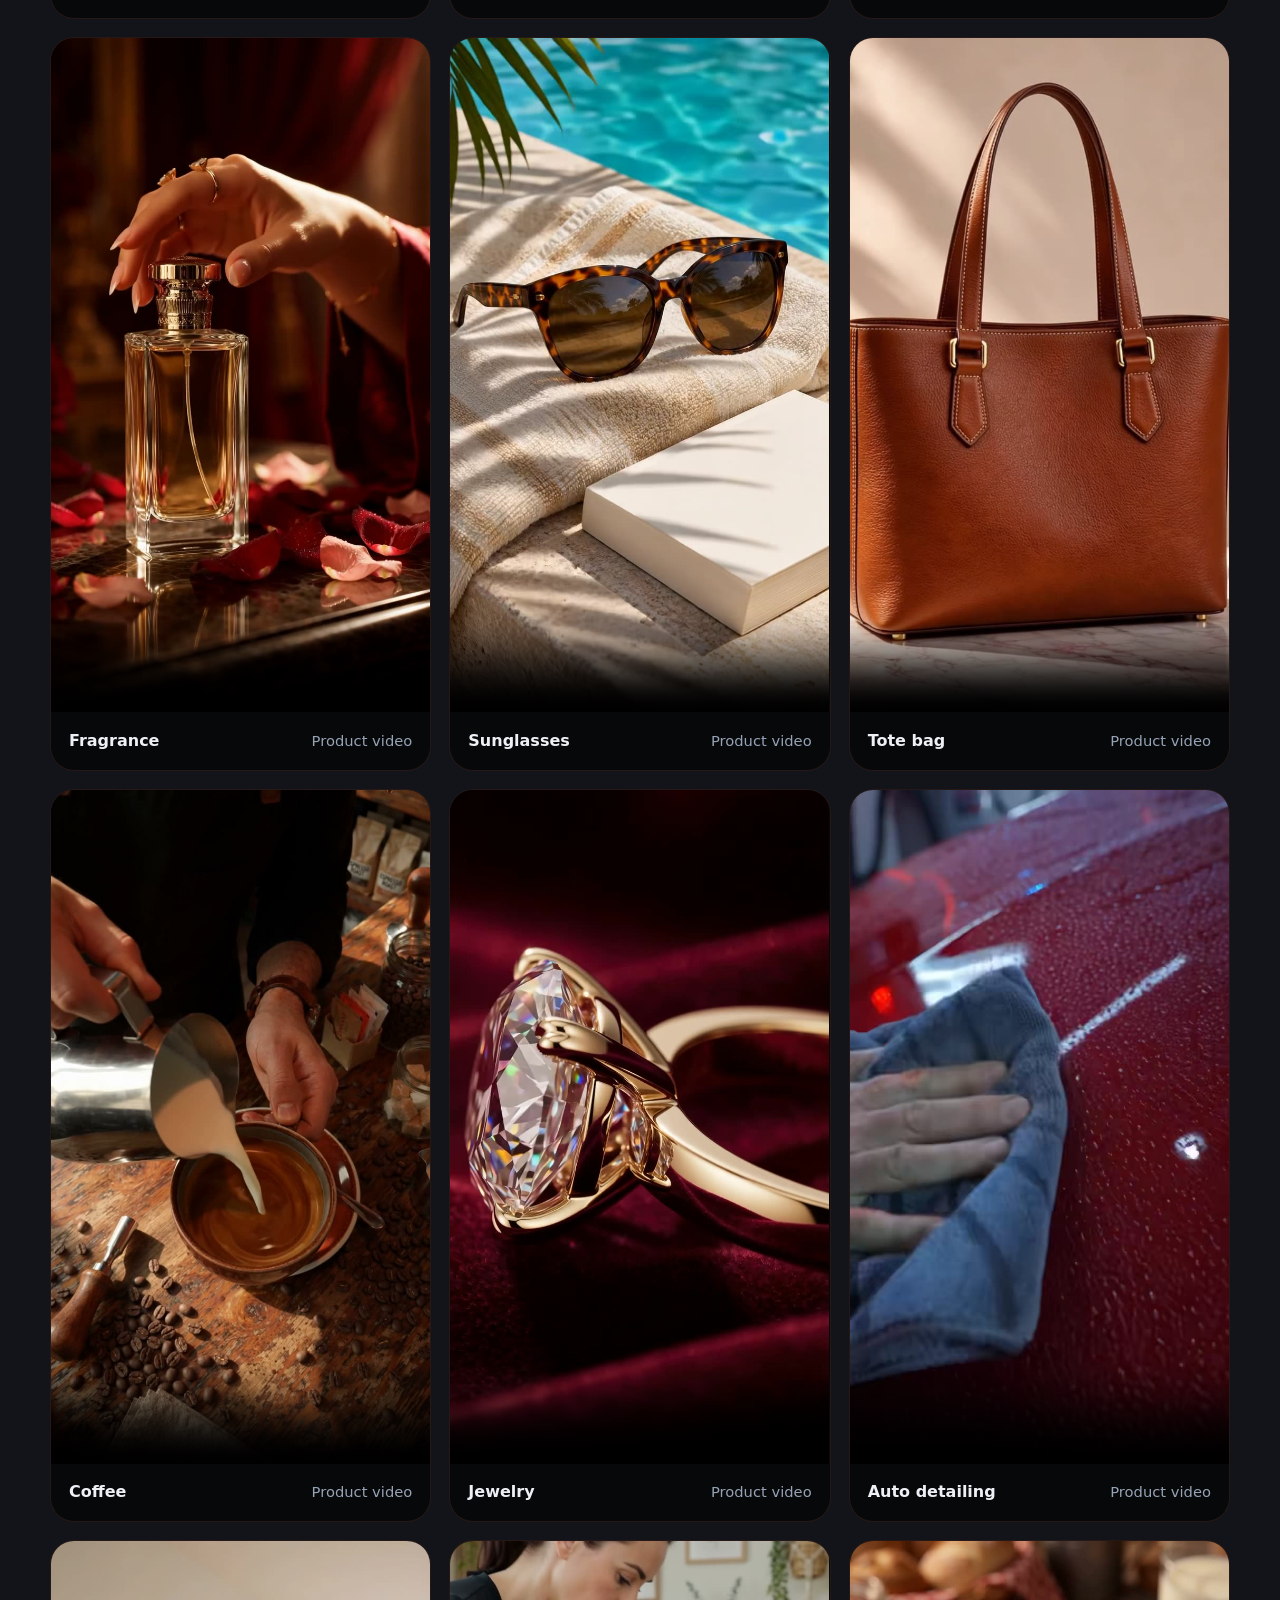
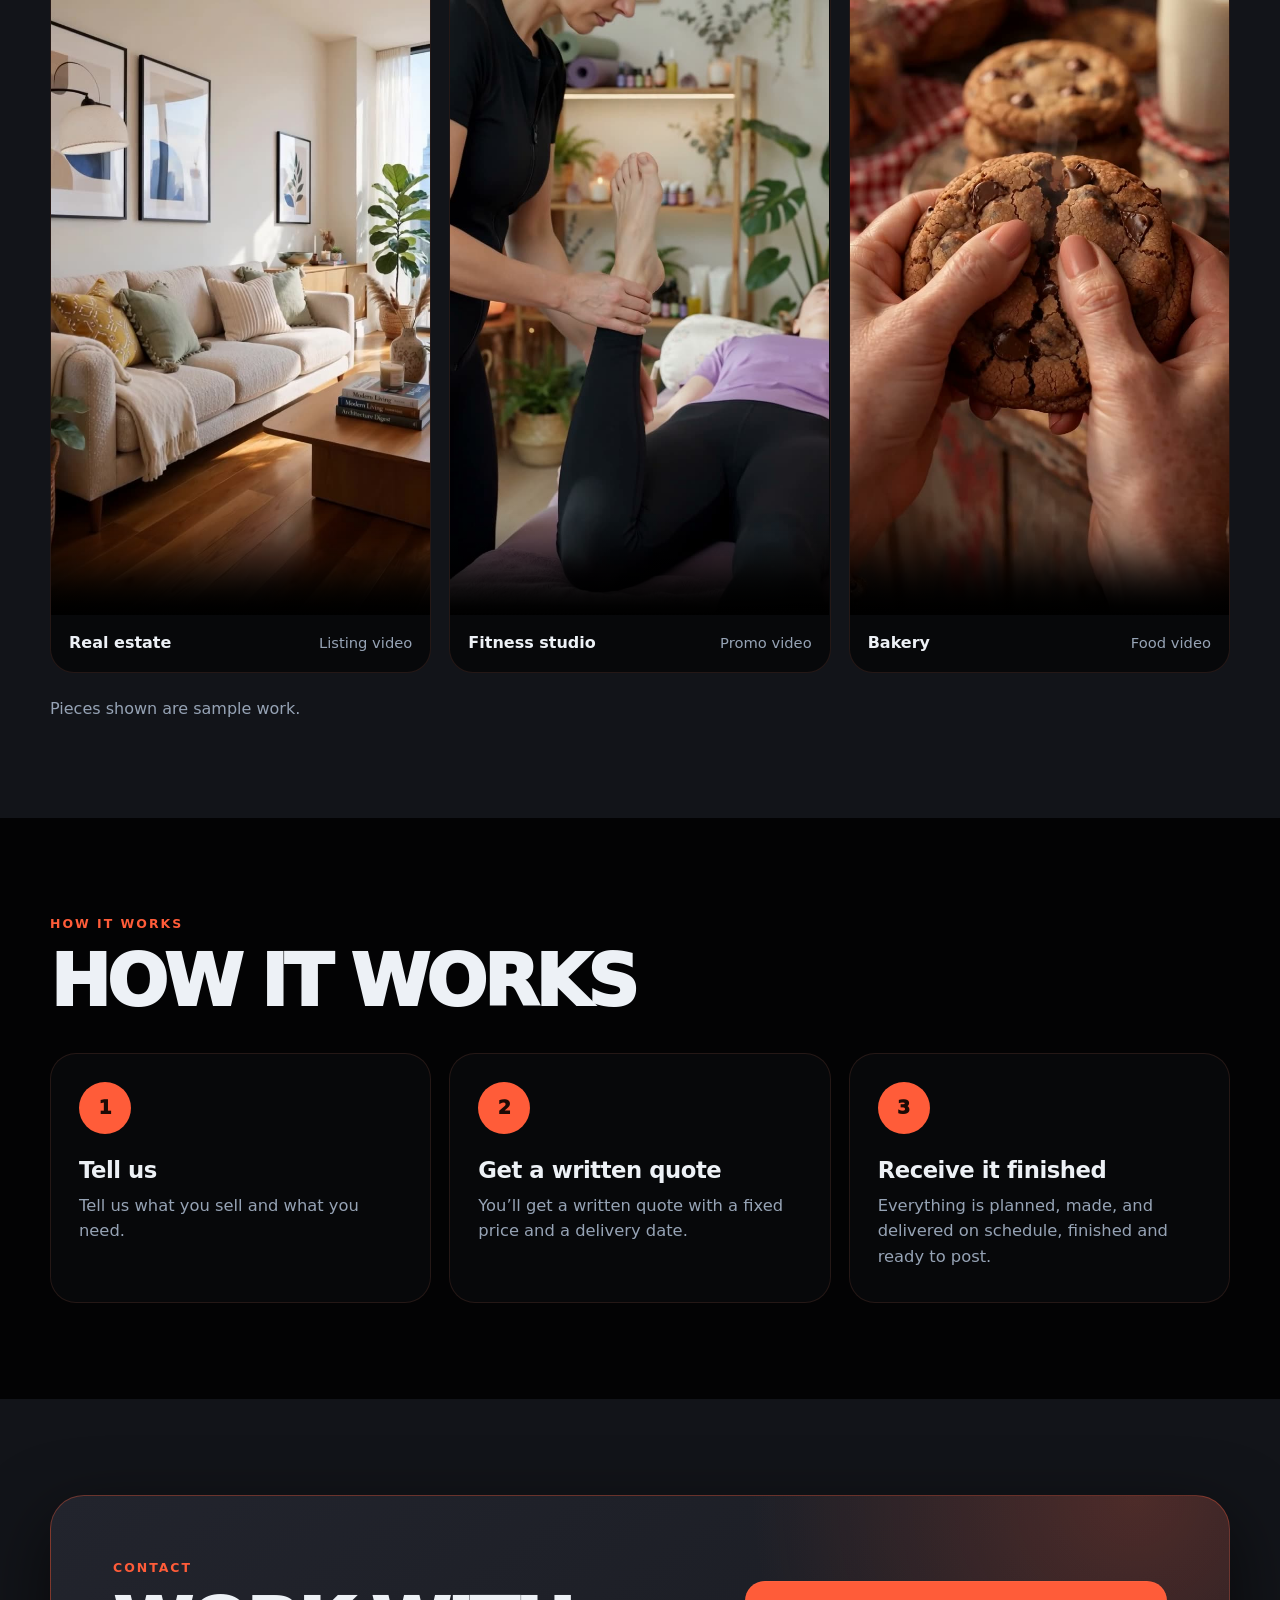
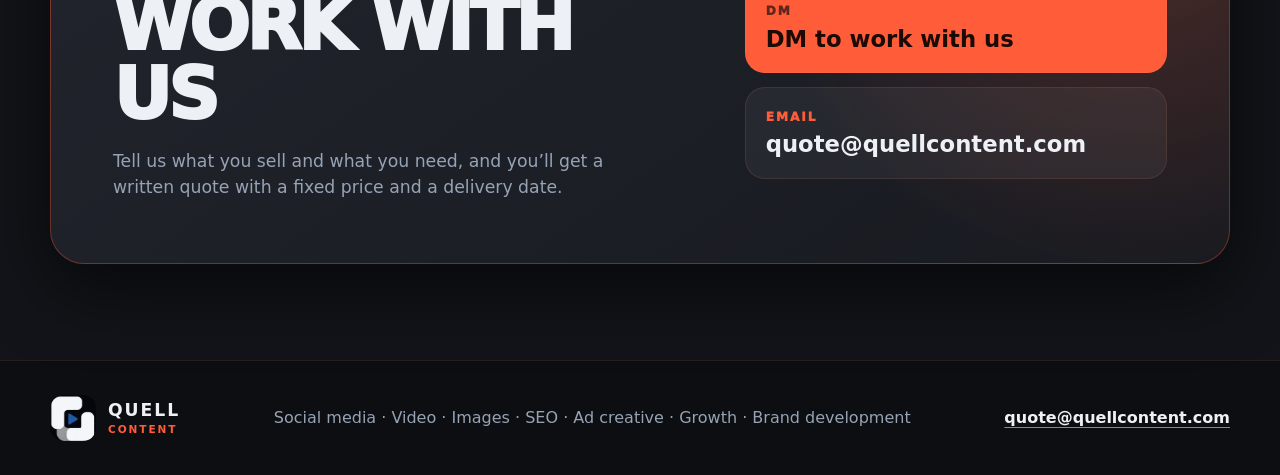
==== commit bab6d62b: "Pop pass: showreel hero, UGC section, coral accent, motion layer" ====
--- a/index.html
+++ b/index.html
@@ -40,6 +40,7 @@
       </button>
       <nav class="primary-nav" id="primary-nav" aria-label="Primary">
         <a href="#services">Services</a>
+        <a href="#ugc">UGC</a>
         <a href="#work">Work</a>
         <a href="#how-it-works">How it works</a>
         <a class="nav-cta" href="#contact">Contact</a>
@@ -65,10 +66,18 @@
         </div>
 
         <figure class="hero-media reveal">
-          <img src="assets/quell-collage-v6-steel.png" alt="Quell Content sample collage" width="2048" height="1152">
+          <video class="hero-showreel" src="assets/hero-showreel.mp4" poster="assets/hero-showreel-poster.jpg" autoplay muted loop playsinline preload="metadata" aria-label="Quell Content showreel: UGC lifestyle spots — café, kitchen, street and park scenes with one on-camera creator"></video>
+          <figcaption class="hero-media-tag">Showreel — UGC spots, Nov 2026</figcaption>
         </figure>
       </div>
     </section>
+
+    <div class="marquee" aria-label="Services at a glance">
+      <div class="marquee-track">
+        <span class="marquee-run">Social media posts <i>✦</i> Short video <i>✦</i> UGC that sells <i>✦</i> Product images <i>✦</i> Written content <i>✦</i> SEO <i>✦</i> Ad creative <i>✦</i> Growth &amp; brand work <i>✦</i>&nbsp;</span>
+        <span class="marquee-run" aria-hidden="true">Social media posts <i>✦</i> Short video <i>✦</i> UGC that sells <i>✦</i> Product images <i>✦</i> Written content <i>✦</i> SEO <i>✦</i> Ad creative <i>✦</i> Growth &amp; brand work <i>✦</i>&nbsp;</span>
+      </div>
+    </div>
 
     <section class="section services-section" id="services" aria-labelledby="services-title">
       <div class="container">
@@ -120,6 +129,69 @@
       </div>
     </section>
 
+    <section class="section ugc-section" id="ugc" aria-labelledby="ugc-title">
+      <div class="container">
+        <div class="section-heading reveal">
+          <p class="eyebrow">UGC / Demo reel</p>
+          <h2 id="ugc-title">UGC that sells</h2>
+          <p>One on-camera creator, one consistent look, a full set of lifestyle spots — café, kitchen, bedroom, street, park. This is the format feeds reward: real-feeling, product woven in, made to be reposted. Tap any piece to play it with sound.</p>
+        </div>
+
+        <div class="ugc-grid">
+          <article class="phone-card reveal">
+            <div class="phone-frame">
+              <video src="assets/ugc/cafe-first-sip.mp4" poster="assets/ugc/cafe-first-sip.jpg" controls playsinline preload="none" aria-label="UGC sample: café matcha first-sip reaction"></video>
+            </div>
+            <div class="work-label"><span>Café first sip</span><span>Reaction spot</span></div>
+          </article>
+
+          <article class="phone-card reveal">
+            <div class="phone-frame">
+              <video src="assets/ugc/grwm-mirror.mp4" poster="assets/ugc/grwm-mirror.jpg" controls playsinline preload="none" aria-label="UGC sample: bedroom get-ready-with-me mirror spot"></video>
+            </div>
+            <div class="work-label"><span>GRWM mirror</span><span>Bedroom spot</span></div>
+          </article>
+
+          <article class="phone-card reveal">
+            <div class="phone-frame">
+              <video src="assets/ugc/neon-night-walk.mp4" poster="assets/ugc/neon-night-walk.jpg" controls playsinline preload="none" aria-label="UGC sample: neon night-street walk"></video>
+            </div>
+            <div class="work-label"><span>Neon night walk</span><span>Street spot</span></div>
+          </article>
+
+          <article class="phone-card reveal">
+            <div class="phone-frame">
+              <video src="assets/ugc/park-walk.mp4" poster="assets/ugc/park-walk.jpg" controls playsinline preload="none" aria-label="UGC sample: park walk with matcha and floral tote"></video>
+            </div>
+            <div class="work-label"><span>Park walk</span><span>Lifestyle spot</span></div>
+          </article>
+
+          <article class="phone-card reveal">
+            <div class="phone-frame">
+              <video src="assets/ugc/kitchen-matcha.mp4" poster="assets/ugc/kitchen-matcha.jpg" controls playsinline preload="none" aria-label="UGC sample: kitchen matcha-making spot"></video>
+            </div>
+            <div class="work-label"><span>Kitchen matcha</span><span>How-it’s-made spot</span></div>
+          </article>
+
+          <article class="phone-card reveal">
+            <div class="phone-frame">
+              <video src="assets/ugc/denim-try-on.mp4" poster="assets/ugc/denim-try-on.jpg" controls playsinline preload="none" aria-label="UGC sample: denim jacket try-on in front of a mirror"></video>
+            </div>
+            <div class="work-label"><span>Denim try-on</span><span>Fashion spot</span></div>
+          </article>
+
+          <article class="phone-card reveal">
+            <div class="phone-frame">
+              <video src="assets/ugc/cafe-journaling.mp4" poster="assets/ugc/cafe-journaling.jpg" controls playsinline preload="none" aria-label="UGC sample: café window-seat journaling with matcha"></video>
+            </div>
+            <div class="work-label"><span>Café journaling</span><span>Slow-morning spot</span></div>
+          </article>
+        </div>
+
+        <p class="work-note reveal">Pieces shown are sample work — one creator persona across a seven-spot set.</p>
+      </div>
+    </section>
+
     <section class="section work-section" id="work" aria-labelledby="work-title">
       <div class="container">
         <div class="section-heading reveal">
@@ -138,84 +210,84 @@
 
           <article class="work-card reveal">
             <div class="work-media tall">
-              <video src="assets/work/soda.mp4" poster="assets/work/soda.jpg" muted loop controls playsinline preload="none" aria-label="Soda product video sample"></video>
+              <video src="assets/work/soda.mp4" poster="assets/work/soda.jpg" muted loop controls playsinline preload="metadata" data-autoplay aria-label="Soda product video sample"></video>
             </div>
             <div class="work-label"><span>Soda</span><span>Product video</span></div>
           </article>
 
           <article class="work-card reveal">
             <div class="work-media tall">
-              <video src="assets/work/burger.mp4" poster="assets/work/burger.jpg" muted loop controls playsinline preload="none" aria-label="Burgers food video sample"></video>
+              <video src="assets/work/burger.mp4" poster="assets/work/burger.jpg" muted loop controls playsinline preload="metadata" data-autoplay aria-label="Burgers food video sample"></video>
             </div>
             <div class="work-label"><span>Burgers</span><span>Food video</span></div>
           </article>
 
           <article class="work-card reveal">
             <div class="work-media tall">
-              <video src="assets/work/skincare.mp4" poster="assets/work/skincare.jpg" muted loop controls playsinline preload="none" aria-label="Skincare product video sample"></video>
+              <video src="assets/work/skincare.mp4" poster="assets/work/skincare.jpg" muted loop controls playsinline preload="metadata" data-autoplay aria-label="Skincare product video sample"></video>
             </div>
             <div class="work-label"><span>Skincare</span><span>Product video</span></div>
           </article>
 
           <article class="work-card reveal">
             <div class="work-media tall">
-              <video src="assets/work/perfume.mp4" poster="assets/work/perfume.jpg" muted loop controls playsinline preload="none" aria-label="Fragrance product video sample"></video>
+              <video src="assets/work/perfume.mp4" poster="assets/work/perfume.jpg" muted loop controls playsinline preload="metadata" data-autoplay aria-label="Fragrance product video sample"></video>
             </div>
             <div class="work-label"><span>Fragrance</span><span>Product video</span></div>
           </article>
 
           <article class="work-card reveal">
             <div class="work-media tall">
-              <video src="assets/work/sunglasses.mp4" poster="assets/work/sunglasses.jpg" muted loop controls playsinline preload="none" aria-label="Sunglasses product video sample"></video>
+              <video src="assets/work/sunglasses.mp4" poster="assets/work/sunglasses.jpg" muted loop controls playsinline preload="metadata" data-autoplay aria-label="Sunglasses product video sample"></video>
             </div>
             <div class="work-label"><span>Sunglasses</span><span>Product video</span></div>
           </article>
 
           <article class="work-card reveal">
             <div class="work-media tall">
-              <video src="assets/work/tote.mp4" poster="assets/work/tote.jpg" muted loop controls playsinline preload="none" aria-label="Tote bag product video sample"></video>
+              <video src="assets/work/tote.mp4" poster="assets/work/tote.jpg" muted loop controls playsinline preload="metadata" data-autoplay aria-label="Tote bag product video sample"></video>
             </div>
             <div class="work-label"><span>Tote bag</span><span>Product video</span></div>
           </article>
 
           <article class="work-card reveal">
             <div class="work-media tall">
-              <video src="assets/work/coffee.mp4" poster="assets/work/coffee.jpg" muted loop controls playsinline preload="none" aria-label="Coffee product video sample"></video>
+              <video src="assets/work/coffee.mp4" poster="assets/work/coffee.jpg" muted loop controls playsinline preload="metadata" data-autoplay aria-label="Coffee product video sample"></video>
             </div>
             <div class="work-label"><span>Coffee</span><span>Product video</span></div>
           </article>
 
           <article class="work-card reveal">
             <div class="work-media tall">
-              <video src="assets/work/jewelry.mp4" poster="assets/work/jewelry.jpg" muted loop controls playsinline preload="none" aria-label="Jewelry product video sample"></video>
+              <video src="assets/work/jewelry.mp4" poster="assets/work/jewelry.jpg" muted loop controls playsinline preload="metadata" data-autoplay aria-label="Jewelry product video sample"></video>
             </div>
             <div class="work-label"><span>Jewelry</span><span>Product video</span></div>
           </article>
 
           <article class="work-card reveal">
             <div class="work-media tall">
-              <video src="assets/work/detailing.mp4" poster="assets/work/detailing.jpg" muted loop controls playsinline preload="none" aria-label="Auto detailing product video sample"></video>
+              <video src="assets/work/detailing.mp4" poster="assets/work/detailing.jpg" muted loop controls playsinline preload="metadata" data-autoplay aria-label="Auto detailing product video sample"></video>
             </div>
             <div class="work-label"><span>Auto detailing</span><span>Product video</span></div>
           </article>
 
           <article class="work-card reveal">
             <div class="work-media tall">
-              <video src="assets/work/realestate.mp4" poster="assets/work/realestate.jpg" muted loop controls playsinline preload="none" aria-label="Real estate listing video sample"></video>
+              <video src="assets/work/realestate.mp4" poster="assets/work/realestate.jpg" muted loop controls playsinline preload="metadata" data-autoplay aria-label="Real estate listing video sample"></video>
             </div>
             <div class="work-label"><span>Real estate</span><span>Listing video</span></div>
           </article>
 
           <article class="work-card reveal">
             <div class="work-media tall">
-              <video src="assets/work/stretch.mp4" poster="assets/work/stretch.jpg" muted loop controls playsinline preload="none" aria-label="Fitness studio promo video sample"></video>
+              <video src="assets/work/stretch.mp4" poster="assets/work/stretch.jpg" muted loop controls playsinline preload="metadata" data-autoplay aria-label="Fitness studio promo video sample"></video>
             </div>
             <div class="work-label"><span>Fitness studio</span><span>Promo video</span></div>
           </article>
 
           <article class="work-card reveal">
             <div class="work-media tall">
-              <video src="assets/work/cookie.mp4" poster="assets/work/cookie.jpg" muted loop controls playsinline preload="none" aria-label="Bakery food video sample"></video>
+              <video src="assets/work/cookie.mp4" poster="assets/work/cookie.jpg" muted loop controls playsinline preload="metadata" data-autoplay aria-label="Bakery food video sample"></video>
             </div>
             <div class="work-label"><span>Bakery</span><span>Food video</span></div>
           </article>
--- a/styles.css
+++ b/styles.css
@@ -3,13 +3,13 @@
   --charcoal: #030304;
   --panel: #07080a;
   --panel-2: #0b0d11;
-  --line: rgba(160, 190, 230, 0.10);
+  --line: rgba(255, 140, 110, 0.12);
   --text: #edf1f6;
   --muted: #96a3b5;
   --soft: #c9d3e0;
-  --coral: #6ea8d8;
-  --coral-deep: #4f8ac2;
-  --coral-ink: #081320;
+  --coral: #ff5c39;
+  --coral-deep: #e63e1f;
+  --coral-ink: #1c0a05;
   --radius-lg: 18px;
   --radius-md: 14px;
   --shadow: 0 24px 70px rgba(0, 0, 0, 0.6);
@@ -145,7 +145,7 @@
 
 .primary-nav .nav-cta:hover,
 .primary-nav .nav-cta:focus-visible {
-  background: #9cc4e8;
+  background: #ff8a70;
   color: var(--coral-ink);
 }
 
@@ -193,7 +193,7 @@
   overflow: hidden;
   padding: 74px 0 92px;
   background:
-    radial-gradient(circle at 88% 8%, rgba(110, 168, 216, 0.2), transparent 30rem),
+    radial-gradient(circle at 88% 8%, rgba(255, 92, 57, 0.2), transparent 30rem),
     radial-gradient(circle at 8% 90%, rgba(255, 255, 255, 0.07), transparent 26rem),
     linear-gradient(rgba(255, 255, 255, 0.025) 1px, transparent 1px),
     linear-gradient(90deg, rgba(255, 255, 255, 0.025) 1px, transparent 1px),
@@ -232,12 +232,13 @@
 }
 
 .hero h1 {
-  max-width: 760px;
+  max-width: 820px;
   margin: 0;
-  font-size: clamp(3.35rem, 7.2vw, 6.45rem);
-  line-height: 0.92;
-  letter-spacing: -0.055em;
+  font-size: clamp(3.6rem, 8vw, 7.6rem);
+  line-height: 0.9;
+  letter-spacing: -0.06em;
   font-weight: 950;
+  text-transform: uppercase;
 }
 
 .hero h1 span {
@@ -289,12 +290,12 @@
 .button-coral {
   background: var(--coral);
   color: var(--coral-ink);
-  box-shadow: 0 14px 34px rgba(110, 168, 216, 0.22);
+  box-shadow: 0 14px 34px rgba(255, 92, 57, 0.22);
 }
 
 .button-coral:hover,
 .button-coral:focus-visible {
-  background: #9cc4e8;
+  background: #ff8a70;
 }
 
 .button-outline {
@@ -325,6 +326,59 @@
   object-fit: cover;
 }
 
+.hero-media video {
+  display: block;
+  width: 100%;
+  height: 100%;
+  aspect-ratio: 16 / 9;
+  object-fit: cover;
+  background: #000;
+}
+
+.hero-media-tag {
+  padding: 12px 16px;
+  border-top: 1px solid var(--line);
+  color: var(--muted);
+  font-size: 0.78rem;
+  font-weight: 900;
+  letter-spacing: 0.16em;
+  text-transform: uppercase;
+}
+
+.marquee {
+  overflow: hidden;
+  border-block: 1px solid var(--line);
+  background: var(--coral);
+  color: var(--coral-ink);
+  padding: 13px 0;
+}
+
+.marquee-track {
+  display: flex;
+  width: max-content;
+  animation: marquee-scroll 30s linear infinite;
+}
+
+.marquee-run {
+  white-space: nowrap;
+  font-size: 1.02rem;
+  font-weight: 950;
+  letter-spacing: 0.08em;
+  text-transform: uppercase;
+}
+
+.marquee-run i {
+  font-style: normal;
+  margin: 0 14px;
+  opacity: 0.65;
+}
+
+@keyframes marquee-scroll {
+  to {
+    transform: translateX(-50%);
+  }
+}
+
 .section {
   padding: 96px 0;
 }
@@ -341,10 +395,11 @@
 .section-heading h2,
 .contact-copy h2 {
   margin: 0;
-  font-size: clamp(2.25rem, 5vw, 4.35rem);
-  line-height: 0.98;
-  letter-spacing: -0.045em;
+  font-size: clamp(2.6rem, 5.6vw, 5rem);
+  line-height: 0.95;
+  letter-spacing: -0.05em;
   font-weight: 950;
+  text-transform: uppercase;
 }
 
 .section-heading > p:last-child {
@@ -383,7 +438,7 @@
   width: 42px;
   height: 42px;
   place-items: center;
-  border: 1px solid rgba(110, 168, 216, 0.45);
+  border: 1px solid rgba(255, 92, 57, 0.45);
   border-radius: 50%;
   color: var(--coral);
   font-size: 0.82rem;
@@ -407,10 +462,68 @@
   padding: 22px 24px;
   border-left: 5px solid var(--coral);
   border-radius: 0 18px 18px 0;
-  background: rgba(110, 168, 216, 0.09);
+  background: rgba(255, 92, 57, 0.09);
   color: var(--text);
   font-size: clamp(1.08rem, 2vw, 1.35rem);
   font-weight: 800;
+}
+
+.ugc-section {
+  background:
+    radial-gradient(circle at 92% 0%, rgba(255, 92, 57, 0.13), transparent 26rem),
+    #0d0f13;
+}
+
+.ugc-grid {
+  display: grid;
+  grid-template-columns: repeat(4, minmax(0, 1fr));
+  gap: 18px;
+}
+
+.phone-card {
+  overflow: hidden;
+  border: 1px solid var(--line);
+  border-radius: 24px;
+  background: var(--panel);
+  transition: transform 200ms ease, border-color 200ms ease, box-shadow 200ms ease;
+}
+
+.phone-card:hover {
+  transform: translateY(-5px);
+  border-color: rgba(255, 92, 57, 0.55);
+  box-shadow: 0 18px 44px rgba(255, 92, 57, 0.16);
+}
+
+.phone-frame {
+  position: relative;
+  margin: 10px 10px 0;
+  padding: 7px;
+  border: 2px solid rgba(255, 255, 255, 0.22);
+  border-radius: 20px;
+  background: #000;
+}
+
+.phone-frame::before {
+  position: absolute;
+  top: 12px;
+  left: 50%;
+  z-index: 2;
+  width: 52px;
+  height: 5px;
+  border-radius: 999px;
+  background: rgba(255, 255, 255, 0.35);
+  transform: translateX(-50%);
+  content: "";
+  pointer-events: none;
+}
+
+.phone-frame video {
+  display: block;
+  width: 100%;
+  aspect-ratio: 16 / 9;
+  border-radius: 13px;
+  object-fit: cover;
+  background: #000;
 }
 
 .work-section {
@@ -444,8 +557,33 @@
   transition: transform 240ms ease;
 }
 
-.work-card:hover .work-media img {
-  transform: scale(1.025);
+.work-media video {
+  transition: transform 300ms ease;
+}
+
+.work-card {
+  transition: transform 200ms ease, border-color 200ms ease, box-shadow 200ms ease;
+}
+
+.work-card:hover {
+  transform: translateY(-5px);
+  border-color: rgba(255, 92, 57, 0.55);
+  box-shadow: 0 18px 44px rgba(0, 0, 0, 0.45);
+}
+
+.work-card:hover .work-media img,
+.work-card:hover .work-media video {
+  transform: scale(1.03);
+}
+
+.service-card {
+  transition: transform 200ms ease, border-color 200ms ease, box-shadow 200ms ease;
+}
+
+.service-card:hover {
+  transform: translateY(-5px);
+  border-color: rgba(255, 92, 57, 0.55);
+  box-shadow: 0 18px 44px rgba(255, 92, 57, 0.13);
 }
 
 .work-media img.focus-top {
@@ -483,7 +621,7 @@
   display: grid;
   place-items: center;
   background:
-    radial-gradient(circle at 50% 42%, rgba(110, 168, 216, 0.16), transparent 11rem),
+    radial-gradient(circle at 50% 42%, rgba(255, 92, 57, 0.16), transparent 11rem),
     var(--panel-2);
 }
 
@@ -606,10 +744,10 @@
   gap: clamp(30px, 6vw, 76px);
   align-items: center;
   padding: clamp(30px, 6vw, 62px);
-  border: 1px solid rgba(110, 168, 216, 0.34);
+  border: 1px solid rgba(255, 92, 57, 0.34);
   border-radius: 34px;
   background:
-    radial-gradient(circle at 92% 0%, rgba(110, 168, 216, 0.22), transparent 24rem),
+    radial-gradient(circle at 92% 0%, rgba(255, 92, 57, 0.22), transparent 24rem),
     linear-gradient(145deg, #22242d, #181a20);
   box-shadow: var(--shadow);
 }
@@ -711,6 +849,16 @@
     opacity: 1;
     transform: none;
   }
+
+  .marquee-track {
+    animation: none;
+  }
+
+  .phone-card:hover,
+  .work-card:hover,
+  .service-card:hover {
+    transform: none;
+  }
 }
 
 @media (max-width: 1020px) {
@@ -727,6 +875,10 @@
   }
 
   .work-grid {
+    grid-template-columns: repeat(2, minmax(0, 1fr));
+  }
+
+  .ugc-grid {
     grid-template-columns: repeat(2, minmax(0, 1fr));
   }
 }
@@ -817,7 +969,8 @@
   }
 
   .services-grid,
-  .work-grid {
+  .work-grid,
+  .ugc-grid {
     grid-template-columns: 1fr;
   }
 
